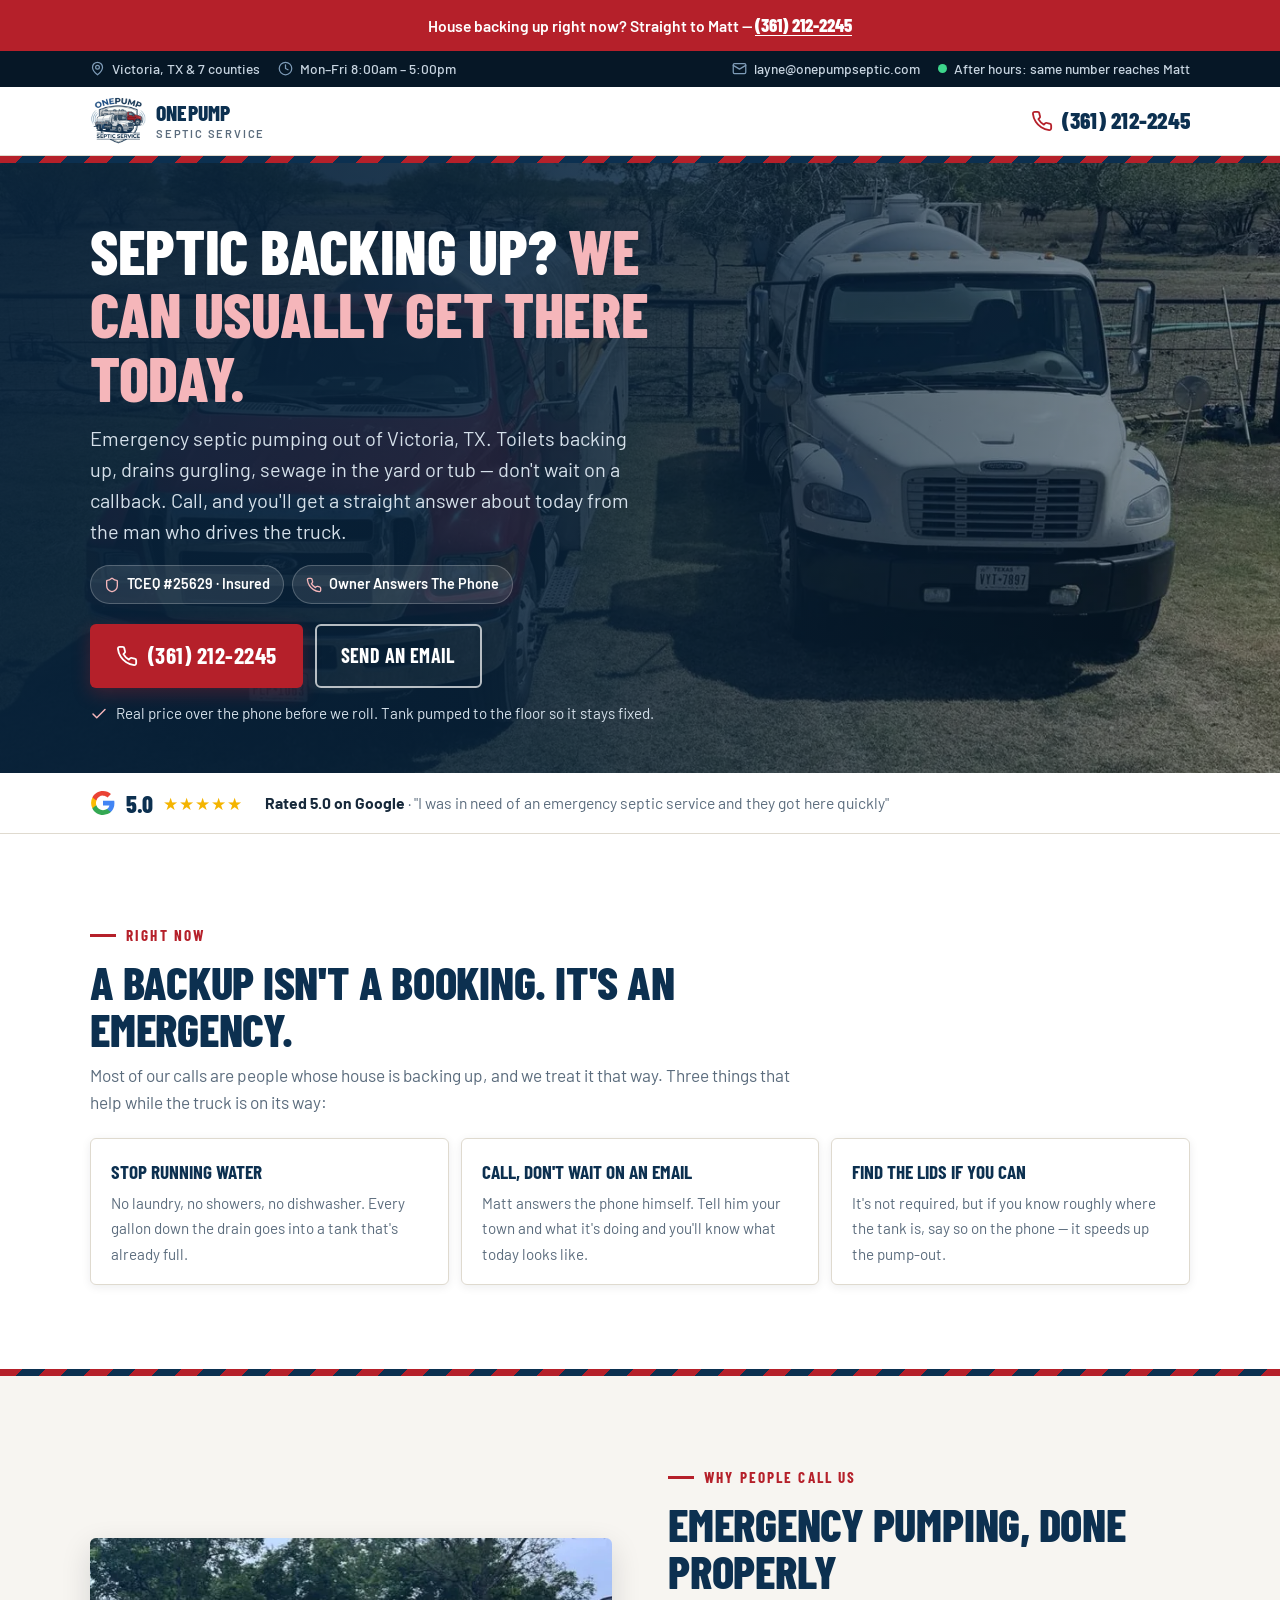
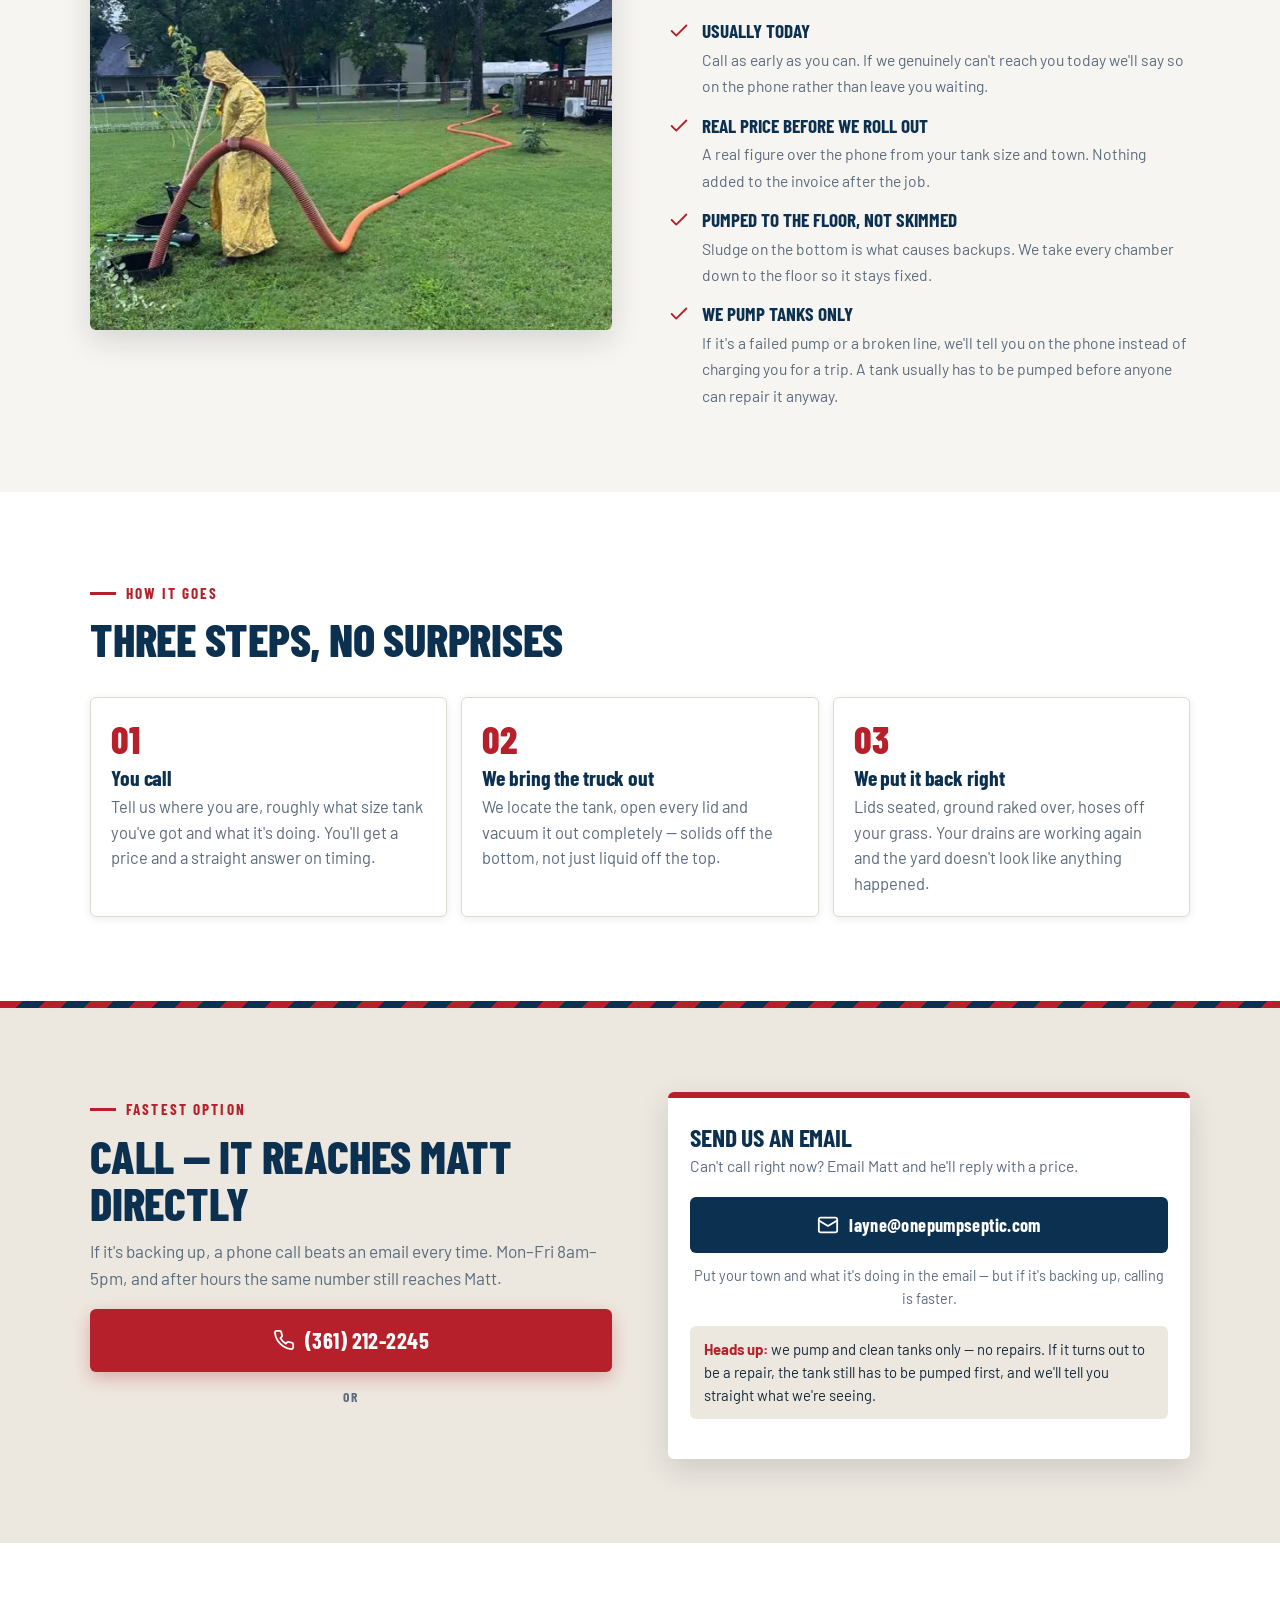
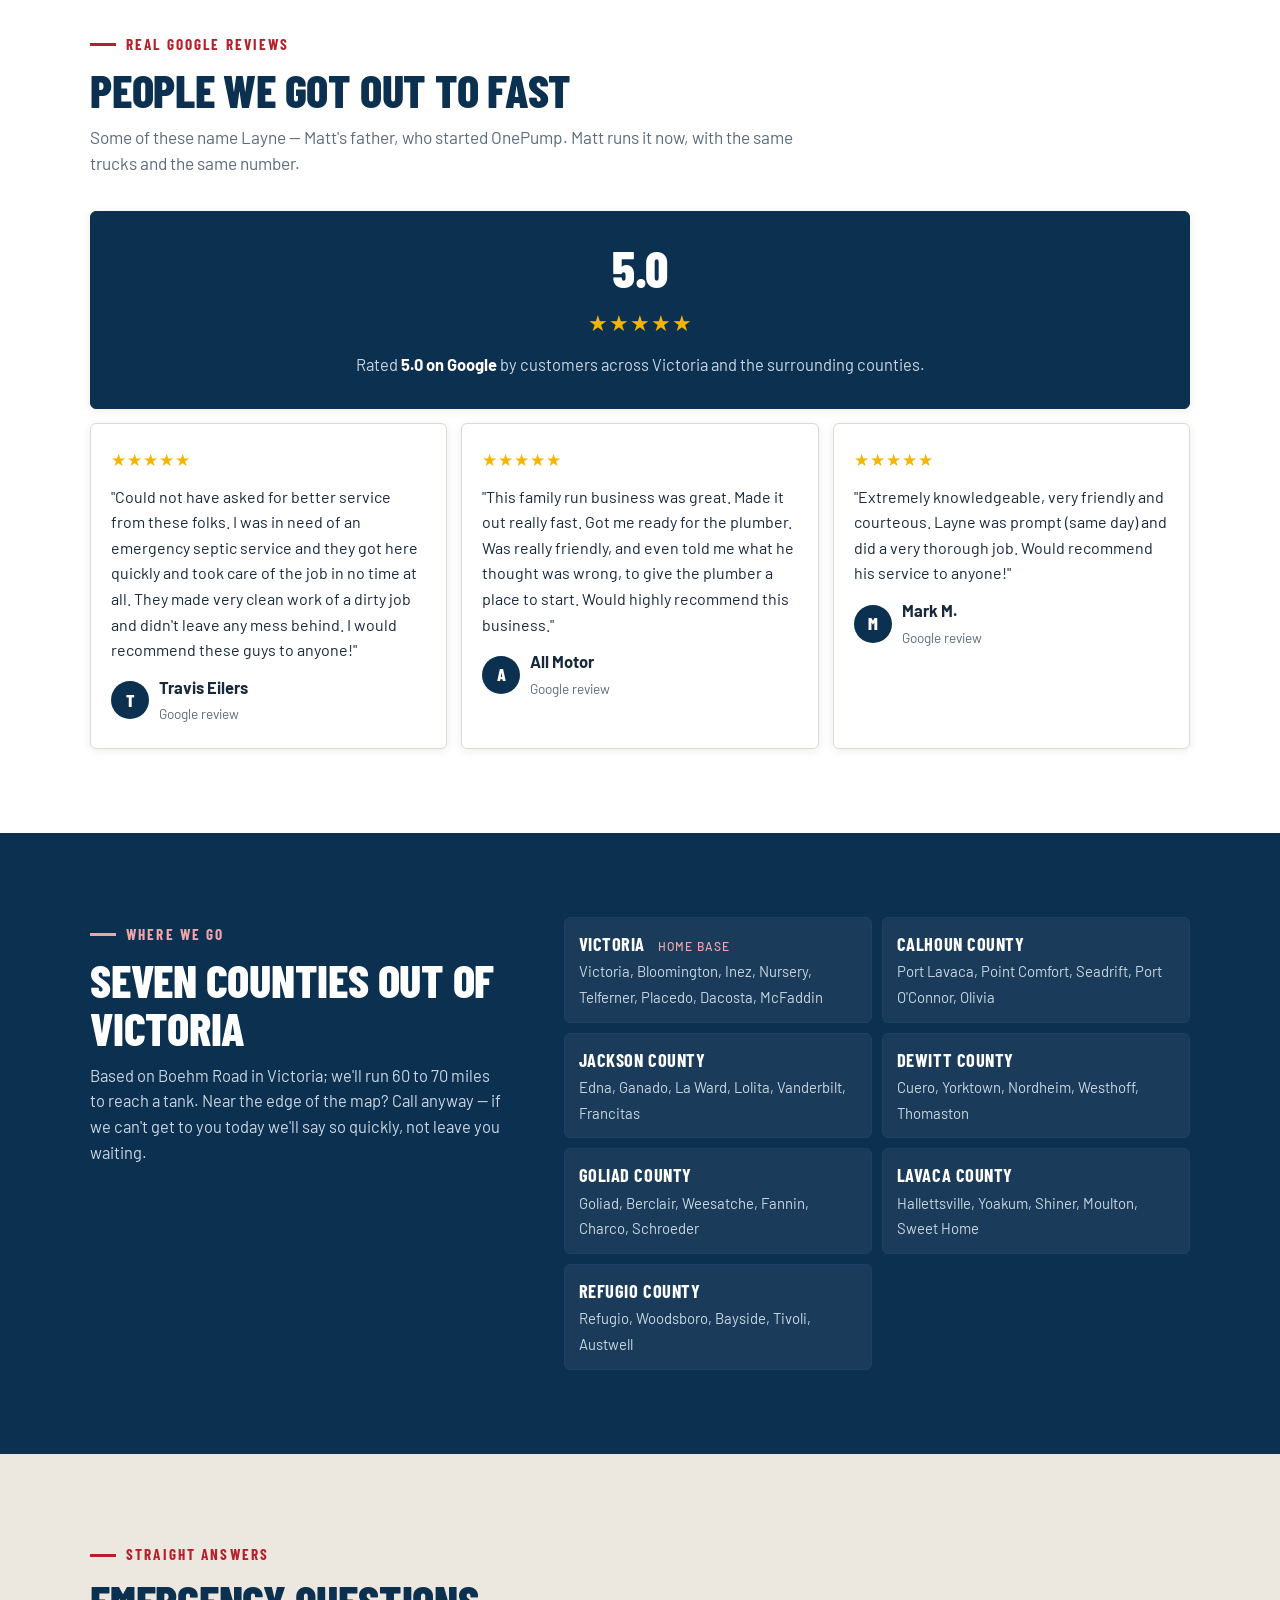
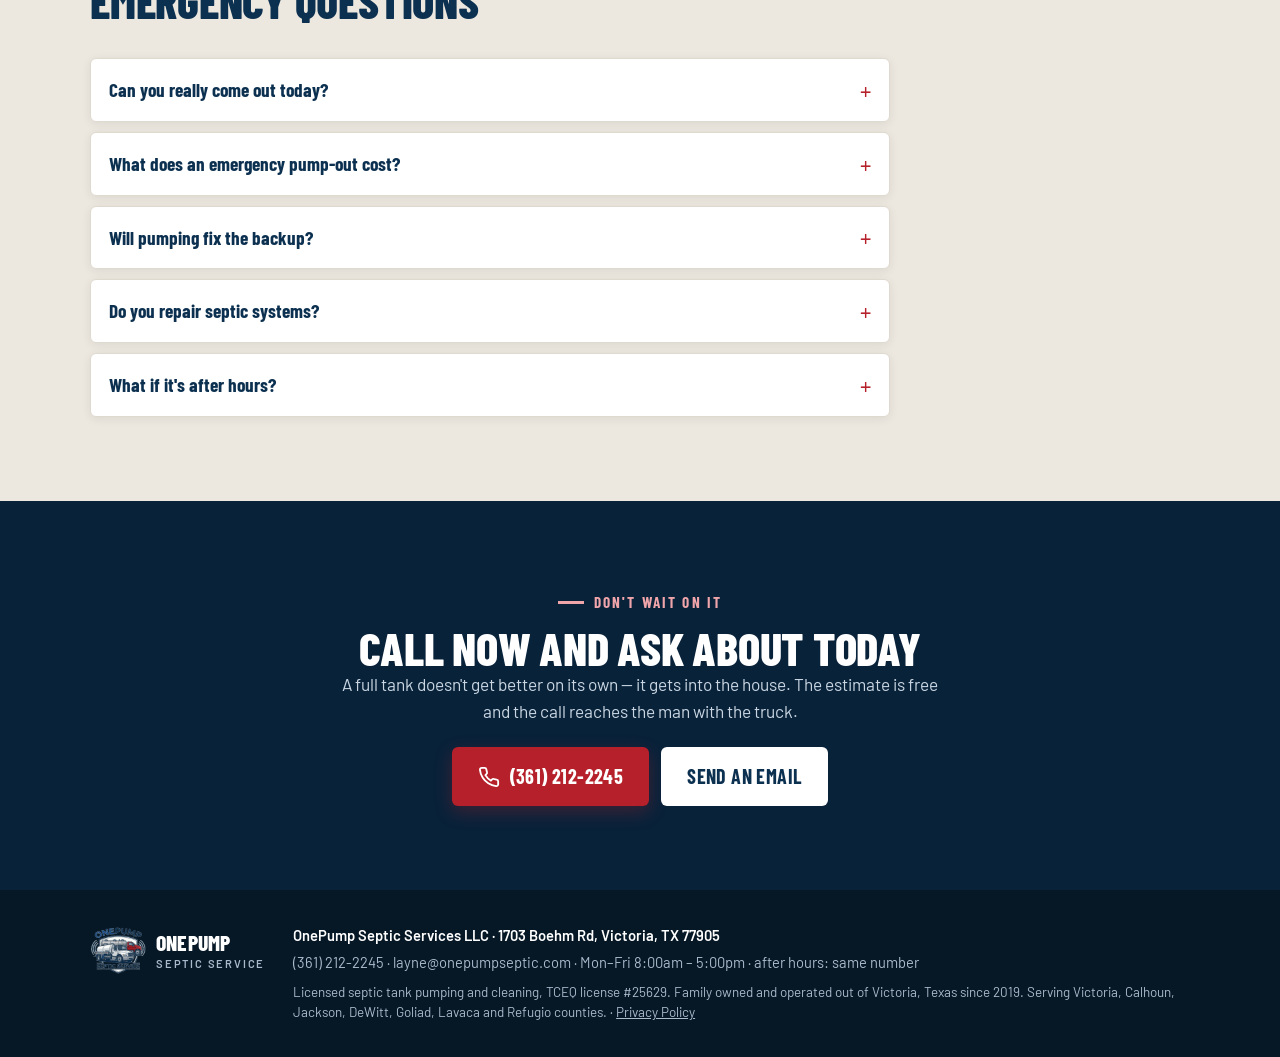
==== emergency.html @ 78df3982 "OnePump Septic Google Ads landing pages — v1 Two landing pages (pumping & cleaning, emergency), than" ====
<!DOCTYPE html>
<html lang="en">
<head>
<meta charset="utf-8">
<meta name="viewport" content="width=device-width, initial-scale=1, viewport-fit=cover">
<title>Emergency Septic Pumping in Victoria, TX — Same Day | OnePump Septic</title>
<meta name="description" content="Septic backing up? OnePump can usually get there today. Owner answers the phone, real price before the truck rolls, licensed septic pumping out of Victoria, TX. Call (361) 212-2245.">
<meta name="robots" content="noindex, follow">
<link rel="canonical" href="https://onepumpseptic.vercel.app/emergency">
<link rel="icon" href="images/favicon.png">

<link rel="preconnect" href="https://fonts.googleapis.com">
<link rel="preconnect" href="https://fonts.gstatic.com" crossorigin>
<link href="https://fonts.googleapis.com/css2?family=Barlow+Condensed:wght@700;800&family=Barlow:wght@400;500;600;700&display=swap" rel="stylesheet">
<link rel="stylesheet" href="style.css?v=3">
<link rel="preload" as="image" href="images/hero-trucks-800.webp" imagesrcset="images/hero-trucks-800.webp 800w, images/hero-trucks-1400.webp 1400w" imagesizes="100vw" fetchpriority="high">

<!-- Google Ads tag + website-call number swap (conversion "Calls from website", 7787860760). See index.html. -->
<script async src="https://www.googletagmanager.com/gtag/js?id=AW-16970002943"></script>
<script>
  window.dataLayer = window.dataLayer || [];
  function gtag(){dataLayer.push(arguments);}
  gtag('js', new Date());
  gtag('config', 'AW-16970002943');
  gtag('config', 'AW-16970002943/PFsgCJimxYEdEP_j9ps_', {
    'phone_conversion_number': '(361) 212-2245'
  });
</script>
<style>
  /* Emergency page: tighter hero, call button dominant */
  .hero .wrap { padding-block: 34px 30px; }
  .hero .btn-call { font-size: 1.45rem; min-height: 62px; }
  @media (min-width: 900px) { .hero .wrap { padding-block: 56px 48px; } }
</style>
</head>

<body data-page="emergency">

<!-- ===================== URGENT BAND ===================== -->
<div class="urgent">
  House backing up right now? Straight to Matt — <a href="tel:+13612122245" data-loc="urgent-band">(361) 212-2245</a>
</div>

<!-- ===================== INFO BAR ===================== -->
<div class="infobar">
  <div class="wrap">
    <span class="info-item">
      <svg viewBox="0 0 24 24" class="ico" aria-hidden="true"><path d="M20 10c0 6-8 12-8 12S4 16 4 10a8 8 0 0 1 16 0z"/><circle cx="12" cy="10" r="3"/></svg>
      Victoria, TX &amp; 7 counties
    </span>
    <span class="info-item info-hours">
      <svg viewBox="0 0 24 24" class="ico" aria-hidden="true"><circle cx="12" cy="12" r="10"/><path d="M12 6v6l4 2"/></svg>
      Mon–Fri 8:00am – 5:00pm
    </span>
    <span class="info-gap"></span>
    <a class="info-item info-mail" href="mailto:layne@onepumpseptic.com">
      <svg viewBox="0 0 24 24" class="ico" aria-hidden="true"><rect x="2" y="4" width="20" height="16" rx="2"/><path d="m22 7-10 6L2 7"/></svg>
      layne@onepumpseptic.com
    </a>
    <span class="info-item"><span class="info-dot"></span> After hours: same number reaches Matt</span>
  </div>
</div>

<!-- ===================== HEADER ===================== -->
<header class="topbar">
  <div class="wrap">
    <div class="brand">
      <img src="images/logo.png" alt="OnePump Septic Service" width="56" height="53">
      <span class="brand-txt"><span class="brand-name">OnePump</span><span class="brand-sub">Septic Service</span></span>
    </div>
    <a class="top-call" href="tel:+13612122245" data-loc="header">
      <svg viewBox="0 0 24 24" class="ico" aria-hidden="true"><path d="M22 16.92v3a2 2 0 0 1-2.18 2 19.79 19.79 0 0 1-8.63-3.07 19.5 19.5 0 0 1-6-6 19.79 19.79 0 0 1-3.07-8.67A2 2 0 0 1 4.11 2h3a2 2 0 0 1 2 1.72 12.84 12.84 0 0 0 .7 2.81 2 2 0 0 1-.45 2.11L8.09 9.91a16 16 0 0 0 6 6l1.27-1.27a2 2 0 0 1 2.11-.45 12.84 12.84 0 0 0 2.81.7A2 2 0 0 1 22 16.92z"/></svg>
      (361) 212-2245
    </a>
  </div>
</header>
<div class="tape" aria-hidden="true"></div>

<!-- ===================== HERO ===================== -->
<section class="hero">
  <div class="hero-media">
    <img src="images/hero-trucks-800.webp" srcset="images/hero-trucks-800.webp 800w, images/hero-trucks-1400.webp 1400w" sizes="100vw" alt="The two OnePump vacuum trucks near Victoria, Texas" width="1400" height="1050" fetchpriority="high">
  </div>
  <div class="wrap">
    <div class="hero-copy">
      <h1 class="rise d1">Septic Backing Up? <em>We Can Usually Get There Today.</em></h1>
      <p class="hero-sub rise d2">Emergency septic pumping out of Victoria, TX. Toilets backing up, drains gurgling, sewage in the yard or tub — don't wait on a callback. Call, and you'll get a straight answer about today from the man who drives the truck.</p>

      <ul class="trio rise d3">
        <li><svg viewBox="0 0 24 24" class="ico" aria-hidden="true"><path d="M20 13c0 5-3.5 7.5-7.66 8.95a1 1 0 0 1-.67-.01C7.5 20.5 4 18 4 13V6a1 1 0 0 1 1-1c2 0 4.5-1.2 6.24-2.72a1.17 1.17 0 0 1 1.52 0C14.51 3.81 17 5 19 5a1 1 0 0 1 1 1z"/></svg> TCEQ #25629 · Insured</li>
        <li><svg viewBox="0 0 24 24" class="ico" aria-hidden="true"><path d="M22 16.92v3a2 2 0 0 1-2.18 2 19.79 19.79 0 0 1-8.63-3.07 19.5 19.5 0 0 1-6-6 19.79 19.79 0 0 1-3.07-8.67A2 2 0 0 1 4.11 2h3a2 2 0 0 1 2 1.72 12.84 12.84 0 0 0 .7 2.81 2 2 0 0 1-.45 2.11L8.09 9.91a16 16 0 0 0 6 6l1.27-1.27a2 2 0 0 1 2.11-.45 12.84 12.84 0 0 0 2.81.7A2 2 0 0 1 22 16.92z"/></svg> Owner Answers The Phone</li>
      </ul>

      <div class="cta-row rise d4">
        <a class="btn btn-call" href="tel:+13612122245" data-loc="hero">
          <svg viewBox="0 0 24 24" class="ico" aria-hidden="true"><path d="M22 16.92v3a2 2 0 0 1-2.18 2 19.79 19.79 0 0 1-8.63-3.07 19.5 19.5 0 0 1-6-6 19.79 19.79 0 0 1-3.07-8.67A2 2 0 0 1 4.11 2h3a2 2 0 0 1 2 1.72 12.84 12.84 0 0 0 .7 2.81 2 2 0 0 1-.45 2.11L8.09 9.91a16 16 0 0 0 6 6l1.27-1.27a2 2 0 0 1 2.11-.45 12.84 12.84 0 0 0 2.81.7A2 2 0 0 1 22 16.92z"/></svg>
          (361) 212-2245
        </a>
        <a class="btn btn-ghost" href="#estimate">Send an Email</a>
      </div>
      <p class="cta-note rise d5">
        <svg viewBox="0 0 24 24" class="ico" aria-hidden="true"><path d="M20 6 9 17l-5-5"/></svg>
        Real price over the phone before we roll. Tank pumped to the floor so it stays fixed.
      </p>
    </div>
  </div>
</section>

<!-- ===================== GOOGLE STRIP ===================== -->
<div class="gbar">
  <div class="wrap">
    <div class="gbar-score">
      <svg class="g" viewBox="0 0 48 48" aria-hidden="true"><path fill="#4285F4" d="M45.1 24.5c0-1.6-.1-3.2-.4-4.7H24v8.9h11.8c-.5 2.7-2 5-4.4 6.6v5.5h7.1c4.1-3.8 6.6-9.5 6.6-16.3z"/><path fill="#34A853" d="M24 46c5.9 0 10.9-2 14.5-5.2l-7.1-5.5c-2 1.3-4.5 2.1-7.4 2.1-5.7 0-10.6-3.9-12.3-9.1H4.4v5.7C8 41.3 15.4 46 24 46z"/><path fill="#FBBC05" d="M11.7 28.3c-.4-1.3-.7-2.7-.7-4.3s.3-2.9.7-4.3v-5.7H4.4A22 22 0 0 0 2 24c0 3.6.9 6.9 2.4 9.9l7.3-5.6z"/><path fill="#EA4335" d="M24 10.6c3.2 0 6.1 1.1 8.4 3.3l6.3-6.3C34.9 4.1 29.9 2 24 2 15.4 2 8 6.7 4.4 13.7l7.3 5.7c1.7-5.2 6.6-9.1 12.3-9.1z"/></svg>
      <b>5.0</b>
      <span class="stars">★★★★★</span>
    </div>
    <p class="gbar-txt"><b>Rated 5.0 on Google</b> · "I was in need of an emergency septic service and they got here quickly"</p>
  </div>
</div>

<!-- ===================== WHILE YOU WAIT ===================== -->
<section class="sec sec-white">
  <div class="wrap">
    <div class="sec-head reveal" style="margin-bottom:22px">
      <span class="eyebrow">Right now</span>
      <h2>A backup isn't a booking. It's an emergency.</h2>
      <p>Most of our calls are people whose house is backing up, and we treat it that way. Three things that help while the truck is on its way:</p>
    </div>
    <div class="quick reveal">
      <div><b>Stop running water</b><span>No laundry, no showers, no dishwasher. Every gallon down the drain goes into a tank that's already full.</span></div>
      <div><b>Call, don't wait on an email</b><span>Matt answers the phone himself. Tell him your town and what it's doing and you'll know what today looks like.</span></div>
      <div><b>Find the lids if you can</b><span>It's not required, but if you know roughly where the tank is, say so on the phone — it speeds up the pump-out.</span></div>
    </div>
  </div>
</section>
<div class="tape" aria-hidden="true"></div>

<!-- ===================== WHY CALL US ===================== -->
<section class="sec">
  <div class="wrap">
    <div class="split">
      <img class="reveal" src="images/job-hose-640.webp" alt="Pumping a septic tank in the rain, suction hose into the open tank and hose running to the truck at the road" width="601" height="640" loading="lazy">
      <div class="reveal" data-i="1">
        <span class="eyebrow">Why people call us</span>
        <h2 style="margin-bottom:22px">Emergency pumping, done properly</h2>
        <ul class="checks">
          <li><svg viewBox="0 0 24 24" class="ico" aria-hidden="true"><path d="M20 6 9 17l-5-5"/></svg><div><b>Usually today</b><span>Call as early as you can. If we genuinely can't reach you today we'll say so on the phone rather than leave you waiting.</span></div></li>
          <li><svg viewBox="0 0 24 24" class="ico" aria-hidden="true"><path d="M20 6 9 17l-5-5"/></svg><div><b>Real price before we roll out</b><span>A real figure over the phone from your tank size and town. Nothing added to the invoice after the job.</span></div></li>
          <li><svg viewBox="0 0 24 24" class="ico" aria-hidden="true"><path d="M20 6 9 17l-5-5"/></svg><div><b>Pumped to the floor, not skimmed</b><span>Sludge on the bottom is what causes backups. We take every chamber down to the floor so it stays fixed.</span></div></li>
          <li><svg viewBox="0 0 24 24" class="ico" aria-hidden="true"><path d="M20 6 9 17l-5-5"/></svg><div><b>We pump tanks only</b><span>If it's a failed pump or a broken line, we'll tell you on the phone instead of charging you for a trip. A tank usually has to be pumped before anyone can repair it anyway.</span></div></li>
        </ul>
      </div>
    </div>
  </div>
</section>

<!-- ===================== HOW IT WORKS ===================== -->
<section class="sec sec-white">
  <div class="wrap">
    <div class="sec-head reveal">
      <span class="eyebrow">How it goes</span>
      <h2>Three steps, no surprises</h2>
    </div>
    <div class="steps">
      <div class="step reveal" data-i="0"><h3>You call</h3><p>Tell us where you are, roughly what size tank you've got and what it's doing. You'll get a price and a straight answer on timing.</p></div>
      <div class="step reveal" data-i="1"><h3>We bring the truck out</h3><p>We locate the tank, open every lid and vacuum it out completely — solids off the bottom, not just liquid off the top.</p></div>
      <div class="step reveal" data-i="2"><h3>We put it back right</h3><p>Lids seated, ground raked over, hoses off your grass. Your drains are working again and the yard doesn't look like anything happened.</p></div>
    </div>
  </div>
</section>
<div class="tape" aria-hidden="true"></div>

<!-- ===================== EMAIL CARD ===================== -->
<section class="sec sec-cream" id="estimate">
  <div class="wrap">
    <div class="est-layout">
      <div class="est-copy">
        <span class="eyebrow">Fastest option</span>
        <h2>Call — it reaches Matt directly</h2>
        <p style="color:var(--muted);font-size:1.08rem;margin-top:12px">If it's backing up, a phone call beats an email every time. Mon–Fri 8am–5pm, and after hours the same number still reaches Matt.</p>
        <div class="est-call">
          <a class="btn btn-call" href="tel:+13612122245" data-loc="estimate">
            <svg viewBox="0 0 24 24" class="ico" aria-hidden="true"><path d="M22 16.92v3a2 2 0 0 1-2.18 2 19.79 19.79 0 0 1-8.63-3.07 19.5 19.5 0 0 1-6-6 19.79 19.79 0 0 1-3.07-8.67A2 2 0 0 1 4.11 2h3a2 2 0 0 1 2 1.72 12.84 12.84 0 0 0 .7 2.81 2 2 0 0 1-.45 2.11L8.09 9.91a16 16 0 0 0 6 6l1.27-1.27a2 2 0 0 1 2.11-.45 12.84 12.84 0 0 0 2.81.7A2 2 0 0 1 22 16.92z"/></svg>
            (361) 212-2245
          </a>
          <p class="or">or</p>
        </div>
      </div>

      <div class="form-card">
        <h3>Send us an email</h3>
        <p class="sub">Can't call right now? Email Matt and he'll reply with a price.</p>
        <a class="btn btn-navy email-btn" href="mailto:layne@onepumpseptic.com?subject=EMERGENCY%20septic%20pump-out&amp;body=Name%3A%20%0APhone%3A%20%0ATown%3A%20%0AWhat%27s%20happening%3A%20" data-loc="estimate-email">
          <svg viewBox="0 0 24 24" class="ico" aria-hidden="true"><rect x="2" y="4" width="20" height="16" rx="2"/><path d="m22 7-10 6L2 7"/></svg>
          layne@onepumpseptic.com
        </a>
        <p class="fnote">Put your town and what it's doing in the email — but if it's backing up, calling is faster.</p>
        <p class="heads-up"><b>Heads up:</b> we pump and clean tanks only — no repairs. If it turns out to be a repair, the tank still has to be pumped first, and we'll tell you straight what we're seeing.</p>
      </div>
    </div>
  </div>
</section>

<!-- ===================== REVIEWS ===================== -->
<section class="sec sec-white">
  <div class="wrap">
    <div class="sec-head reveal">
      <span class="eyebrow">Real Google reviews</span>
      <h2>People we got out to fast</h2>
      <p>Some of these name Layne — Matt's father, who started OnePump. Matt runs it now, with the same trucks and the same number.</p>
    </div>
    <div class="reviews">
      <article class="review review-banner reveal" data-i="0">
        <div class="big">5.0</div>
        <div class="stars">★★★★★</div>
        <p>Rated <b>5.0 on Google</b> by customers across Victoria and the surrounding counties.</p>
      </article>
      <article class="review reveal" data-i="1"><div class="stars">★★★★★</div><blockquote>"Could not have asked for better service from these folks. I was in need of an emergency septic service and they got here quickly and took care of the job in no time at all. They made very clean work of a dirty job and didn't leave any mess behind. I would recommend these guys to anyone!"</blockquote><footer><span class="av">T</span><span><span class="who">Travis Eilers</span><br><span class="src">Google review</span></span></footer></article>
      <article class="review reveal" data-i="2"><div class="stars">★★★★★</div><blockquote>"This family run business was great. Made it out really fast. Got me ready for the plumber. Was really friendly, and even told me what he thought was wrong, to give the plumber a place to start. Would highly recommend this business."</blockquote><footer><span class="av">A</span><span><span class="who">All Motor</span><br><span class="src">Google review</span></span></footer></article>
      <article class="review reveal" data-i="3"><div class="stars">★★★★★</div><blockquote>"Extremely knowledgeable, very friendly and courteous. Layne was prompt (same day) and did a very thorough job. Would recommend his service to anyone!"</blockquote><footer><span class="av">M</span><span><span class="who">Mark M.</span><br><span class="src">Google review</span></span></footer></article>
    </div>
  </div>
</section>

<!-- ===================== SERVICE AREA ===================== -->
<section class="sec-dark" id="area">
  <div class="wrap">
    <div class="area-grid">
      <div class="reveal">
        <span class="eyebrow">Where we go</span>
        <h2>Seven counties out of Victoria</h2>
        <p style="margin-top:12px">Based on Boehm Road in Victoria; we'll run 60 to 70 miles to reach a tank. Near the edge of the map? Call anyway — if we can't get to you today we'll say so quickly, not leave you waiting.</p>
      </div>
      <ul class="counties reveal" data-i="1">
        <li><b>Victoria <small>Home base</small></b><span>Victoria, Bloomington, Inez, Nursery, Telferner, Placedo, Dacosta, McFaddin</span></li>
        <li><b>Calhoun County</b><span>Port Lavaca, Point Comfort, Seadrift, Port O'Connor, Olivia</span></li>
        <li><b>Jackson County</b><span>Edna, Ganado, La Ward, Lolita, Vanderbilt, Francitas</span></li>
        <li><b>DeWitt County</b><span>Cuero, Yorktown, Nordheim, Westhoff, Thomaston</span></li>
        <li><b>Goliad County</b><span>Goliad, Berclair, Weesatche, Fannin, Charco, Schroeder</span></li>
        <li><b>Lavaca County</b><span>Hallettsville, Yoakum, Shiner, Moulton, Sweet Home</span></li>
        <li><b>Refugio County</b><span>Refugio, Woodsboro, Bayside, Tivoli, Austwell</span></li>
      </ul>
    </div>
  </div>
</section>

<!-- ===================== FAQ ===================== -->
<section class="sec sec-cream">
  <div class="wrap">
    <div class="sec-head reveal">
      <span class="eyebrow">Straight answers</span>
      <h2>Emergency questions</h2>
    </div>
    <div class="faq reveal">
      <details><summary>Can you really come out today?</summary><div class="ans"><p>Most days, yes — it's the question we get more than any other. Call as early as you can and we'll do our best to get you taken care of right away. If we genuinely can't reach you today we'll tell you on the phone rather than leave you waiting.</p></div></details>
      <details><summary>What does an emergency pump-out cost?</summary><div class="ans"><p>It depends on the size of your tank and how far out you are, so we quote over the phone before we roll. The figure you're given is the figure you pay — nothing added afterwards for it being urgent.</p></div></details>
      <details><summary>Will pumping fix the backup?</summary><div class="ans"><p>Usually. A full tank — sludge built up on the bottom — is the most common reason a house backs up, and pumping it to the floor clears it. If it's a failed pump or a broken line instead, we'll tell you straight on the phone or on site so you can get the right person out.</p></div></details>
      <details><summary>Do you repair septic systems?</summary><div class="ans"><p>No. We pump tanks and that's it — no repairs, no installs, no part replacement. That's also why we've got no reason to find "problems" that aren't there.</p></div></details>
      <details><summary>What if it's after hours?</summary><div class="ans"><p>Call anyway. The number on this page reaches Matt directly, and he takes calls at all hours. Ads run 8am–5pm, but the phone doesn't stop.</p></div></details>
    </div>
  </div>
</section>

<!-- ===================== FINAL CTA ===================== -->
<section class="sec-dark final" style="background:var(--navy-deep)">
  <div class="wrap narrow">
    <span class="eyebrow" style="justify-content:center">Don't wait on it</span>
    <h2>Call now and ask about today</h2>
    <p>A full tank doesn't get better on its own — it gets into the house. The estimate is free and the call reaches the man with the truck.</p>
    <div class="cta-row">
      <a class="btn btn-call" href="tel:+13612122245" data-loc="final">
        <svg viewBox="0 0 24 24" class="ico" aria-hidden="true"><path d="M22 16.92v3a2 2 0 0 1-2.18 2 19.79 19.79 0 0 1-8.63-3.07 19.5 19.5 0 0 1-6-6 19.79 19.79 0 0 1-3.07-8.67A2 2 0 0 1 4.11 2h3a2 2 0 0 1 2 1.72 12.84 12.84 0 0 0 .7 2.81 2 2 0 0 1-.45 2.11L8.09 9.91a16 16 0 0 0 6 6l1.27-1.27a2 2 0 0 1 2.11-.45 12.84 12.84 0 0 0 2.81.7A2 2 0 0 1 22 16.92z"/></svg>
        (361) 212-2245
      </a>
      <a class="btn btn-light" href="#estimate">Send an Email</a>
    </div>
  </div>
</section>

<!-- ===================== FOOTER ===================== -->
<footer class="foot">
  <div class="wrap">
    <div class="brand">
      <img src="images/logo.png" alt="OnePump Septic Service" width="48" height="46" loading="lazy">
      <span class="brand-txt"><span class="brand-name">OnePump</span><span class="brand-sub">Septic Service</span></span>
    </div>
    <div>
      <p class="nap">OnePump Septic Services LLC · 1703 Boehm Rd, Victoria, TX 77905</p>
      <p>(361) 212-2245 · layne@onepumpseptic.com · Mon–Fri 8:00am – 5:00pm · after hours: same number</p>
      <p class="fine">Licensed septic tank pumping and cleaning, TCEQ license #25629. Family owned and operated out of Victoria, Texas since 2019. Serving Victoria, Calhoun, Jackson, DeWitt, Goliad, Lavaca and Refugio counties. · <a class="pp" href="privacy">Privacy Policy</a></p>
    </div>
  </div>
</footer>

<!-- ===================== STICKY MOBILE CALL BAR ===================== -->
<div class="callbar">
  <a class="cb-call" href="tel:+13612122245" data-loc="sticky-bar">
    <svg viewBox="0 0 24 24" class="ico" aria-hidden="true"><path d="M22 16.92v3a2 2 0 0 1-2.18 2 19.79 19.79 0 0 1-8.63-3.07 19.5 19.5 0 0 1-6-6 19.79 19.79 0 0 1-3.07-8.67A2 2 0 0 1 4.11 2h3a2 2 0 0 1 2 1.72 12.84 12.84 0 0 0 .7 2.81 2 2 0 0 1-.45 2.11L8.09 9.91a16 16 0 0 0 6 6l1.27-1.27a2 2 0 0 1 2.11-.45 12.84 12.84 0 0 0 2.81.7A2 2 0 0 1 22 16.92z"/></svg>
    (361) 212-2245
  </a>
  <a href="#estimate">Email</a>
</div>

<script src="main.js?v=3" defer></script>
</body>
</html>
---- style.css ----
/* ==========================================================================
   OnePump Septic — Google Ads landing pages
   Brand pulled from onepumpseptic.com: navy / red / cream, Barlow Condensed + Barlow.
   Signature motif: the red-and-navy "reflective tape" stripe (truck tape) between sections,
   and the tank-level gauge in the "pumped all the way down" section.
   ========================================================================== */

:root {
  --navy: #0C3050;
  --navy-deep: #08223A;
  --navy-ink: #061726;
  --cream: #F7F5F1;
  --cream-deep: #EDE8DF;
  --red: #B5202A;
  --red-deep: #8A1922;
  --steel: #7E9CB8;
  --white: #fff;
  --text: #17293B;
  --muted: #5B6C7D;
  --muted-light: #A8BACB;
  --line: #DFDACF;
  --line-dark: #1D4066;
  --display: "Barlow Condensed", "Arial Narrow", sans-serif;
  --body: "Barlow", -apple-system, BlinkMacSystemFont, "Segoe UI", sans-serif;
  --max: 1140px;
  --gutter: 20px;
  --r: 6px;
  --shadow: 0 10px 30px rgba(6, 23, 38, .14);
  --shadow-sm: 0 2px 10px rgba(6, 23, 38, .08);
}

*, *::before, *::after { box-sizing: border-box; }
html { scroll-behavior: smooth; background: var(--navy-ink); } /* bottom overscroll matches footer + sticky bar */
body {
  margin: 0; font-family: var(--body); color: var(--text); background: var(--cream);
  line-height: 1.55; -webkit-font-smoothing: antialiased; overflow-x: hidden; font-size: 16.5px;
}
img { max-width: 100%; display: block; height: auto; }
a { color: inherit; text-decoration: none; }
h1, h2, h3 { font-family: var(--display); font-weight: 800; line-height: 1.02; letter-spacing: -.005em; margin: 0; color: var(--navy); text-transform: uppercase; }
h2 { font-size: clamp(2rem, 5.6vw, 2.9rem); }
h3 { font-size: 1.25rem; font-weight: 700; }
p { margin: 0 0 1em; }
.wrap { max-width: var(--max); margin: 0 auto; padding-inline: var(--gutter); }
.narrow { max-width: 760px; }
.ico { width: 20px; height: 20px; fill: none; stroke: currentColor; stroke-width: 2; stroke-linecap: round; stroke-linejoin: round; flex: none; }

/* --- signature stripe (truck reflective tape) --- */
.tape { height: 7px; background: repeating-linear-gradient(135deg, var(--red) 0 16px, var(--navy) 16px 32px); }

/* anchored sitelink targets: clear the sticky header on arrival */
#aerobic, #area, #estimate { scroll-margin-top: 84px; }

/* --- eyebrow / section heads --- */
.eyebrow { display: inline-flex; align-items: center; gap: 10px; font-family: var(--display); font-weight: 700; font-size: .95rem; letter-spacing: .14em; text-transform: uppercase; color: var(--red); margin-bottom: 10px; }
.eyebrow::before { content: ""; width: 26px; height: 3px; background: var(--red); }
.sec { padding-block: 64px; }
.sec-cream { background: var(--cream-deep); }
.sec-white { background: var(--white); }
.sec-dark { background: var(--navy); color: #C9D6E2; padding-block: 64px; }
.sec-dark h2, .sec-dark h3 { color: #fff; }
.sec-dark .eyebrow { color: #F0A5AA; } .sec-dark .eyebrow::before { background: #F0A5AA; }
.sec-head { max-width: 720px; margin-bottom: 34px; }
.sec-head p { color: var(--muted); font-size: 1.08rem; margin: 10px 0 0; }
.sec-dark .sec-head p { color: #C9D6E2; }
@media (min-width: 900px) { .sec, .sec-dark { padding-block: 84px; } }

/* --- buttons --- */
.btn { display: inline-flex; align-items: center; justify-content: center; gap: 10px; min-height: 54px; padding: 12px 24px; border-radius: var(--r); font-family: var(--display); font-weight: 700; font-size: 1.25rem; letter-spacing: .02em; text-transform: uppercase; border: 2px solid transparent; cursor: pointer; transition: transform .15s, background .15s, box-shadow .15s; white-space: nowrap; }
.btn:active { transform: translateY(1px); }
.btn-call { background: var(--red); color: #fff; box-shadow: 0 6px 18px rgba(181, 32, 42, .3); }
.btn-call:hover { background: var(--red-deep); }
.btn-ghost { background: transparent; color: var(--navy); border-color: var(--navy); }
.btn-ghost:hover { background: var(--navy); color: #fff; }
.btn-light { background: #fff; color: var(--navy); }
.btn-light:hover { background: var(--cream); }
.btn-navy { background: var(--navy); color: #fff; }
.btn-navy:hover { background: var(--navy-deep); }
.btn .ico { width: 22px; height: 22px; }
.cta-row { display: flex; flex-wrap: wrap; gap: 12px; }
.cta-note { display: flex; align-items: flex-start; gap: 8px; font-size: .95rem; color: var(--muted); margin: 14px 0 0; }
.cta-note .ico { width: 18px; height: 18px; stroke: var(--red); margin-top: 3px; }

/* --- info bar --- */
.infobar { background: var(--navy-ink); color: #C9D6E2; font-size: .86rem; font-weight: 500; }
/* anything rendered ABOVE the sticky header must sit over its 100vh Safari shield */
.infobar, .urgent { position: relative; z-index: 101; }
.infobar .wrap { display: flex; align-items: center; gap: 18px; min-height: 36px; }
.info-item { display: inline-flex; align-items: center; gap: 7px; white-space: nowrap; }
.info-item .ico { width: 15px; height: 15px; stroke: var(--steel); }
.info-gap { flex: 1; }
.info-dot { width: 9px; height: 9px; border-radius: 50%; background: #3DD68C; box-shadow: 0 0 0 0 rgba(61, 214, 140, .6); animation: pulse 1.8s infinite; }
@keyframes pulse { 0% { box-shadow: 0 0 0 0 rgba(61, 214, 140, .6); } 70% { box-shadow: 0 0 0 8px rgba(61, 214, 140, 0); } 100% { box-shadow: 0 0 0 0 rgba(61, 214, 140, 0); } }
@media (max-width: 720px) { .info-hours, .info-mail { display: none; } }

/* --- header (sticky, opaque, Safari top-strip shield) --- */
header.topbar { position: sticky; top: 0; z-index: 100; background: var(--white); border-bottom: 1px solid var(--line); }
header.topbar::before { content: ""; position: absolute; left: 0; right: 0; bottom: 100%; height: 100vh; background: var(--white); pointer-events: none; }
header.topbar .wrap { display: flex; align-items: center; justify-content: space-between; gap: 14px; min-height: 68px; }
.brand { display: flex; align-items: center; gap: 10px; }
.brand img { width: 56px; height: 53px; }
.brand-txt { line-height: 1; }
.brand-name { display: block; font-family: var(--display); font-weight: 800; font-size: 1.35rem; color: var(--navy); letter-spacing: .01em; text-transform: uppercase; }
.brand-sub { display: block; font-size: .7rem; letter-spacing: .16em; text-transform: uppercase; color: var(--muted); font-weight: 600; margin-top: 4px; }
.top-call { display: inline-flex; align-items: center; gap: 9px; font-family: var(--display); font-weight: 800; font-size: 1.45rem; color: var(--navy); letter-spacing: .01em; }
.top-call .ico { width: 22px; height: 22px; stroke: var(--red); }
@media (max-width: 480px) { .brand-txt { display: none; } .top-call { font-size: 1.3rem; } }

/* --- hero --- */
.hero { position: relative; background: var(--navy); color: #fff; overflow: hidden; }
.hero-media { position: absolute; inset: 0; }
.hero-media img { width: 100%; height: 100%; object-fit: cover; object-position: 60% 55%; }
.hero-media::after { content: ""; position: absolute; inset: 0; background: linear-gradient(90deg, rgba(8, 34, 58, .95) 0%, rgba(8, 34, 58, .86) 42%, rgba(8, 34, 58, .45) 100%); }
.hero .wrap { position: relative; padding-block: 40px 34px; }
.hero-copy { max-width: 640px; }
.hero h1 { color: #fff; font-size: clamp(2.35rem, 8.2vw, 3.9rem); margin-bottom: 14px; }
.hero h1 em { font-style: normal; color: #F5B6BA; }
.hero-sub { font-size: clamp(1.05rem, 2.4vw, 1.25rem); color: #D5E0EA; margin-bottom: 18px; max-width: 560px; }
.trio { list-style: none; padding: 0; margin: 0 0 20px; display: flex; flex-wrap: wrap; gap: 8px; }
.trio li { display: inline-flex; align-items: center; gap: 7px; background: rgba(255, 255, 255, .1); border: 1px solid rgba(255, 255, 255, .22); border-radius: 999px; padding: 7px 13px; font-size: .9rem; font-weight: 600; }
.trio .ico { width: 16px; height: 16px; stroke: #F5B6BA; }
.hero .cta-note { color: #D5E0EA; }
.hero .cta-note .ico { stroke: #F5B6BA; }
.hero .btn-ghost { color: #fff; border-color: rgba(255, 255, 255, .7); }
.hero .btn-ghost:hover { background: #fff; color: var(--navy); }
@media (min-width: 900px) { .hero .wrap { padding-block: 64px 56px; } .hero-media img { object-position: 70% 50%; } }
/* staggered rise on load */
.rise { opacity: 0; transform: translateY(14px); animation: rise .6s ease forwards; }
.d1 { animation-delay: .05s } .d2 { animation-delay: .15s } .d3 { animation-delay: .25s } .d4 { animation-delay: .35s } .d5 { animation-delay: .45s }
@keyframes rise { to { opacity: 1; transform: none; } }

/* --- Google strip --- */
.gbar { background: var(--white); border-bottom: 1px solid var(--line); }
.gbar .wrap { display: flex; flex-wrap: wrap; align-items: center; gap: 10px 22px; min-height: 60px; padding-block: 10px; }
.gbar-score { display: inline-flex; align-items: center; gap: 10px; }
.gbar-score .g { width: 26px; height: 26px; }
.gbar-score b { font-family: var(--display); font-size: 1.5rem; font-weight: 800; color: var(--navy); }
.stars { color: #F4B400; letter-spacing: 1px; font-size: 1.05rem; }
.gbar-txt { margin: 0; color: var(--muted); font-size: .98rem; }
.gbar-txt b { color: var(--text); }

/* --- tank gauge (the differentiator graphic) --- */
.gauge-grid { display: grid; gap: 28px; align-items: center; }
.tanks { display: grid; grid-template-columns: 1fr 1fr; gap: 18px; }
.tank { background: #fff; border: 1px solid var(--line); border-radius: var(--r); padding: 16px 14px 14px; box-shadow: var(--shadow-sm); text-align: center; }
.tank-body { position: relative; height: 150px; margin: 10px auto 12px; border: 3px solid var(--navy); border-radius: 10px 10px 18px 18px; background: linear-gradient(#EAF1F7, #fff); overflow: hidden; }
.tank-body::before { content: ""; position: absolute; left: 12%; right: 12%; top: -3px; height: 8px; background: var(--navy); border-radius: 0 0 6px 6px; }
.sludge { position: absolute; left: 0; right: 0; bottom: 0; background: repeating-linear-gradient(0deg, #5A4633 0 4px, #4A3828 4px 8px); }
.sludge::before { content: ""; position: absolute; left: 0; right: 0; top: -6px; height: 8px; background: #6B5642; border-radius: 50%; }
.tank-skim .sludge { height: 48%; }
.tank-full .sludge { height: 0; }
.tank-full .tank-body::after { content: "✓"; position: absolute; inset: 0; display: grid; place-items: center; font-family: var(--display); font-weight: 800; font-size: 3rem; color: var(--navy); opacity: .9; }
.tank b { display: block; font-family: var(--display); font-weight: 800; font-size: 1.2rem; text-transform: uppercase; color: var(--navy); }
.tank-skim b { color: var(--red); }
.tank span { font-size: .9rem; color: var(--muted); display: block; }
@media (min-width: 900px) { .gauge-grid { grid-template-columns: 1.1fr .9fr; gap: 56px; } }

/* --- benefits list beside a photo --- */
.split { display: grid; gap: 28px; align-items: start; }
.split img { width: 100%; aspect-ratio: 4 / 3; object-fit: cover; border-radius: var(--r); box-shadow: var(--shadow); }
.checks { list-style: none; padding: 0; margin: 0; display: grid; gap: 12px; }
.checks li { display: flex; gap: 12px; align-items: flex-start; font-size: 1.05rem; }
.checks li b { font-family: var(--display); font-weight: 700; font-size: 1.2rem; text-transform: uppercase; color: var(--navy); display: block; }
.checks li span { color: var(--muted); font-size: .98rem; }
.checks .ico { stroke: var(--red); width: 22px; height: 22px; margin-top: 4px; }
@media (min-width: 900px) { .split { grid-template-columns: 1fr 1fr; gap: 56px; align-items: center; } }

/* --- services cards --- */
.cards { display: grid; gap: 14px; }
.card { background: #fff; border: 1px solid var(--line); border-radius: var(--r); padding: 20px 20px 18px; box-shadow: var(--shadow-sm); position: relative; }
.card.most { border-color: var(--navy); }
.card .tag { position: absolute; top: -11px; left: 16px; background: var(--red); color: #fff; font-family: var(--display); font-weight: 700; font-size: .8rem; letter-spacing: .1em; text-transform: uppercase; padding: 3px 9px; border-radius: 3px; }
.card h3 { margin-bottom: 6px; text-transform: none; font-size: 1.35rem; }
.card p { color: var(--muted); margin: 0; font-size: .98rem; }
@media (min-width: 700px) { .cards { grid-template-columns: repeat(2, 1fr); } }
@media (min-width: 1000px) { .cards { grid-template-columns: repeat(4, 1fr); } }
.notdo { margin-top: 20px; background: #fff; border-left: 5px solid var(--red); border-radius: var(--r); padding: 16px 18px; box-shadow: var(--shadow-sm); }
.notdo b { font-family: var(--display); text-transform: uppercase; color: var(--red); font-size: 1.1rem; letter-spacing: .04em; }
.notdo p { margin: 4px 0 0; color: var(--text); }

/* --- steps --- */
.steps { display: grid; gap: 14px; counter-reset: step; }
.step { background: #fff; border: 1px solid var(--line); border-radius: var(--r); padding: 22px 20px 20px; box-shadow: var(--shadow-sm); counter-increment: step; }
.step::before { content: "0" counter(step); font-family: var(--display); font-weight: 800; font-size: 2.4rem; color: var(--red); line-height: 1; display: block; margin-bottom: 8px; }
.step h3 { margin-bottom: 6px; text-transform: none; font-size: 1.35rem; }
.step p { color: var(--muted); margin: 0; }
@media (min-width: 800px) { .steps { grid-template-columns: repeat(3, 1fr); } }

/* --- estimate form --- */
.est-layout { display: grid; gap: 28px; }
.form-card { background: #fff; border-radius: var(--r); box-shadow: var(--shadow); padding: 26px 22px; border-top: 6px solid var(--red); }
.form-card h3 { font-size: 1.6rem; margin-bottom: 4px; }
.form-card .sub { color: var(--muted); margin-bottom: 18px; font-size: .98rem; }
.fgrid { display: grid; gap: 14px; }
.fgrid label { display: block; font-family: var(--display); font-weight: 700; font-size: .95rem; letter-spacing: .06em; text-transform: uppercase; color: var(--navy); margin-bottom: 5px; }
.fgrid input, .fgrid select, .fgrid textarea { width: 100%; font: inherit; font-size: 1.02rem; padding: 12px 13px; border: 1.5px solid var(--line); border-radius: var(--r); background: var(--cream); color: var(--text); min-height: 48px; }
.fgrid textarea { min-height: 92px; resize: vertical; }
.fgrid input:focus, .fgrid select:focus, .fgrid textarea:focus { outline: none; border-color: var(--navy); background: #fff; box-shadow: 0 0 0 3px rgba(12, 48, 80, .12); }
.heads-up { margin: 16px 0 14px; padding: 12px 14px; background: var(--cream-deep); border-radius: var(--r); font-size: .93rem; color: var(--text); }
.heads-up b { color: var(--red); }
.fnote { font-size: .9rem; color: var(--muted); margin: 12px 0 0; text-align: center; }
.fmsg { display: none; margin: 12px 0 0; padding: 12px; border-radius: var(--r); background: #FBE9EA; color: var(--red-deep); font-size: .95rem; }
.hp { position: absolute; left: -9999px; opacity: 0; }
.form-card .btn { width: 100%; }
.email-btn { white-space: normal; text-transform: none; font-size: 1.15rem; word-break: break-all; }
.est-call { display: grid; gap: 14px; align-content: start; }
.est-call .btn { width: 100%; font-size: 1.4rem; min-height: 62px; }
.or { font-family: var(--display); font-weight: 700; letter-spacing: .14em; text-transform: uppercase; color: var(--muted); text-align: center; font-size: .85rem; }
@media (min-width: 900px) { .est-layout { grid-template-columns: 1fr 1fr; gap: 56px; align-items: start; } .est-copy { position: sticky; top: 90px; } }

/* --- reviews --- */
.reviews { display: grid; gap: 14px; }
.review { background: #fff; border: 1px solid var(--line); border-radius: var(--r); padding: 22px 20px; display: grid; gap: 12px; align-content: start; box-shadow: var(--shadow-sm); }
.review blockquote { margin: 0; font-size: 1rem; color: var(--text); line-height: 1.6; }
.review footer { display: flex; align-items: center; gap: 10px; }
.av { width: 38px; height: 38px; border-radius: 50%; background: var(--navy); color: #fff; display: grid; place-items: center; font-family: var(--display); font-weight: 800; font-size: 1.1rem; }
.who { font-weight: 700; } .src { font-size: .85rem; color: var(--muted); }
.review-banner { grid-column: 1 / -1; background: var(--navy); border-color: var(--navy); color: #C9D6E2; text-align: center; justify-items: center; padding: 30px 20px; }
.review-banner .big { font-family: var(--display); font-weight: 800; font-size: 3.2rem; color: #fff; line-height: 1; }
.review-banner .stars { font-size: 1.4rem; }
.review-banner p { margin: 0; }
.review-banner p b { color: #fff; }
@media (min-width: 800px) { .reviews { grid-template-columns: repeat(2, 1fr); } }
@media (min-width: 1000px) { .reviews { grid-template-columns: repeat(3, 1fr); } }

/* --- job photos --- */
.photos { display: grid; grid-template-columns: repeat(2, 1fr); gap: 12px; }
.photos figure { margin: 0; }
.photos img { width: 100%; aspect-ratio: 4 / 3; object-fit: cover; border-radius: var(--r); }
.photos figcaption { font-size: .88rem; color: var(--muted); margin-top: 7px; }
@media (min-width: 900px) { .photos { grid-template-columns: repeat(4, 1fr); } }

/* --- service area --- */
.area-grid { display: grid; gap: 26px; }
.counties { list-style: none; padding: 0; margin: 0; display: grid; gap: 10px; }
.counties li { background: rgba(255, 255, 255, .06); border: 1px solid var(--line-dark); border-radius: var(--r); padding: 12px 14px; }
.counties b { font-family: var(--display); font-weight: 700; font-size: 1.15rem; text-transform: uppercase; color: #fff; display: block; letter-spacing: .03em; }
.counties b small { font-family: var(--body); font-weight: 500; font-size: .75rem; color: #F0A5AA; letter-spacing: .1em; margin-left: 8px; }
.counties span { font-size: .93rem; color: #C9D6E2; }
@media (min-width: 700px) { .counties { grid-template-columns: repeat(2, 1fr); } }
@media (min-width: 900px) { .area-grid { grid-template-columns: .8fr 1.2fr; gap: 56px; } }

/* --- FAQ --- */
.faq { display: grid; gap: 10px; max-width: 800px; }
.faq details { background: #fff; border: 1px solid var(--line); border-radius: var(--r); box-shadow: var(--shadow-sm); }
.faq summary { cursor: pointer; list-style: none; padding: 16px 48px 16px 18px; font-family: var(--display); font-weight: 700; font-size: 1.2rem; color: var(--navy); position: relative; }
.faq summary::-webkit-details-marker { display: none; }
.faq summary::after { content: "+"; position: absolute; right: 18px; top: 50%; transform: translateY(-50%); font-size: 1.6rem; color: var(--red); font-weight: 400; }
.faq details[open] summary::after { content: "–"; }
.faq .ans { padding: 0 18px 18px; color: var(--muted); }
.faq .ans p { margin: 0; }

/* --- final CTA --- */
.final { text-align: center; }
.final .cta-row { justify-content: center; margin-top: 22px; }
.final p { color: #C9D6E2; font-size: 1.08rem; max-width: 620px; margin-inline: auto; }

/* --- footer (identity, not navigation) --- */
.foot { background: var(--navy-ink); color: #A8BACB; padding: 34px 0 30px; font-size: .92rem; }
.foot .wrap { display: grid; gap: 18px; }
.foot .brand-name, .foot .brand-sub { color: #fff; } .foot .brand-sub { color: #A8BACB; }
.foot p { margin: 0 0 4px; }
.foot .nap { color: #fff; font-weight: 600; }
.foot .fine { font-size: .84rem; margin-top: 8px; }
.foot a.pp { text-decoration: underline; }
@media (min-width: 800px) { .foot .wrap { grid-template-columns: auto 1fr; align-items: start; gap: 28px; } }

/* --- sticky mobile call bar (STICKY, not fixed — Safari bottom-strip recipe) --- */
.callbar { position: sticky; bottom: 0; z-index: 200; display: none; background: var(--navy-ink); box-shadow: 0 -6px 20px rgba(0, 0, 0, .28); transform: translateY(100%); transition: transform .25s ease; }
.callbar::after { content: ""; position: absolute; left: 0; right: 0; top: 100%; height: 100vh; background: var(--navy-ink); pointer-events: none; }
.callbar.show { transform: none; }
.callbar a { flex: 1; display: flex; align-items: center; justify-content: center; gap: 8px; min-height: 58px; padding: 10px 8px; font-family: var(--display); font-weight: 700; font-size: 1.2rem; color: #fff; text-transform: uppercase; }
.callbar a.cb-call { background: var(--red); }
.callbar .ico { width: 20px; height: 20px; }
@media (max-width: 820px) { .callbar { display: flex; } }

/* --- urgent band (emergency page) --- */
.urgent { background: var(--red); color: #fff; text-align: center; padding: 11px 18px; font-size: .98rem; font-weight: 600; }
.urgent a { font-family: var(--display); font-weight: 800; font-size: 1.15rem; white-space: nowrap; text-decoration: underline; text-underline-offset: 3px; }
.quick { display: grid; gap: 12px; }
.quick div { background: #fff; border: 1px solid var(--line); border-radius: var(--r); padding: 18px 20px; box-shadow: var(--shadow-sm); }
.quick b { display: block; font-family: var(--display); font-weight: 700; font-size: 1.2rem; text-transform: uppercase; color: var(--navy); margin-bottom: 3px; }
.quick span { font-size: .95rem; color: var(--muted); }
@media (min-width: 700px) { .quick { grid-template-columns: repeat(3, 1fr); } }

/* --- scroll reveals --- */
.reveal { opacity: 0; transform: translateY(16px); transition: opacity .55s ease, transform .55s ease; }
.reveal.in { opacity: 1; transform: none; }
.reveal[data-i="1"] { transition-delay: .1s } .reveal[data-i="2"] { transition-delay: .2s } .reveal[data-i="3"] { transition-delay: .3s }
@media (prefers-reduced-motion: reduce) { .rise, .reveal { opacity: 1; transform: none; animation: none; transition: none; } .info-dot { animation: none; } }
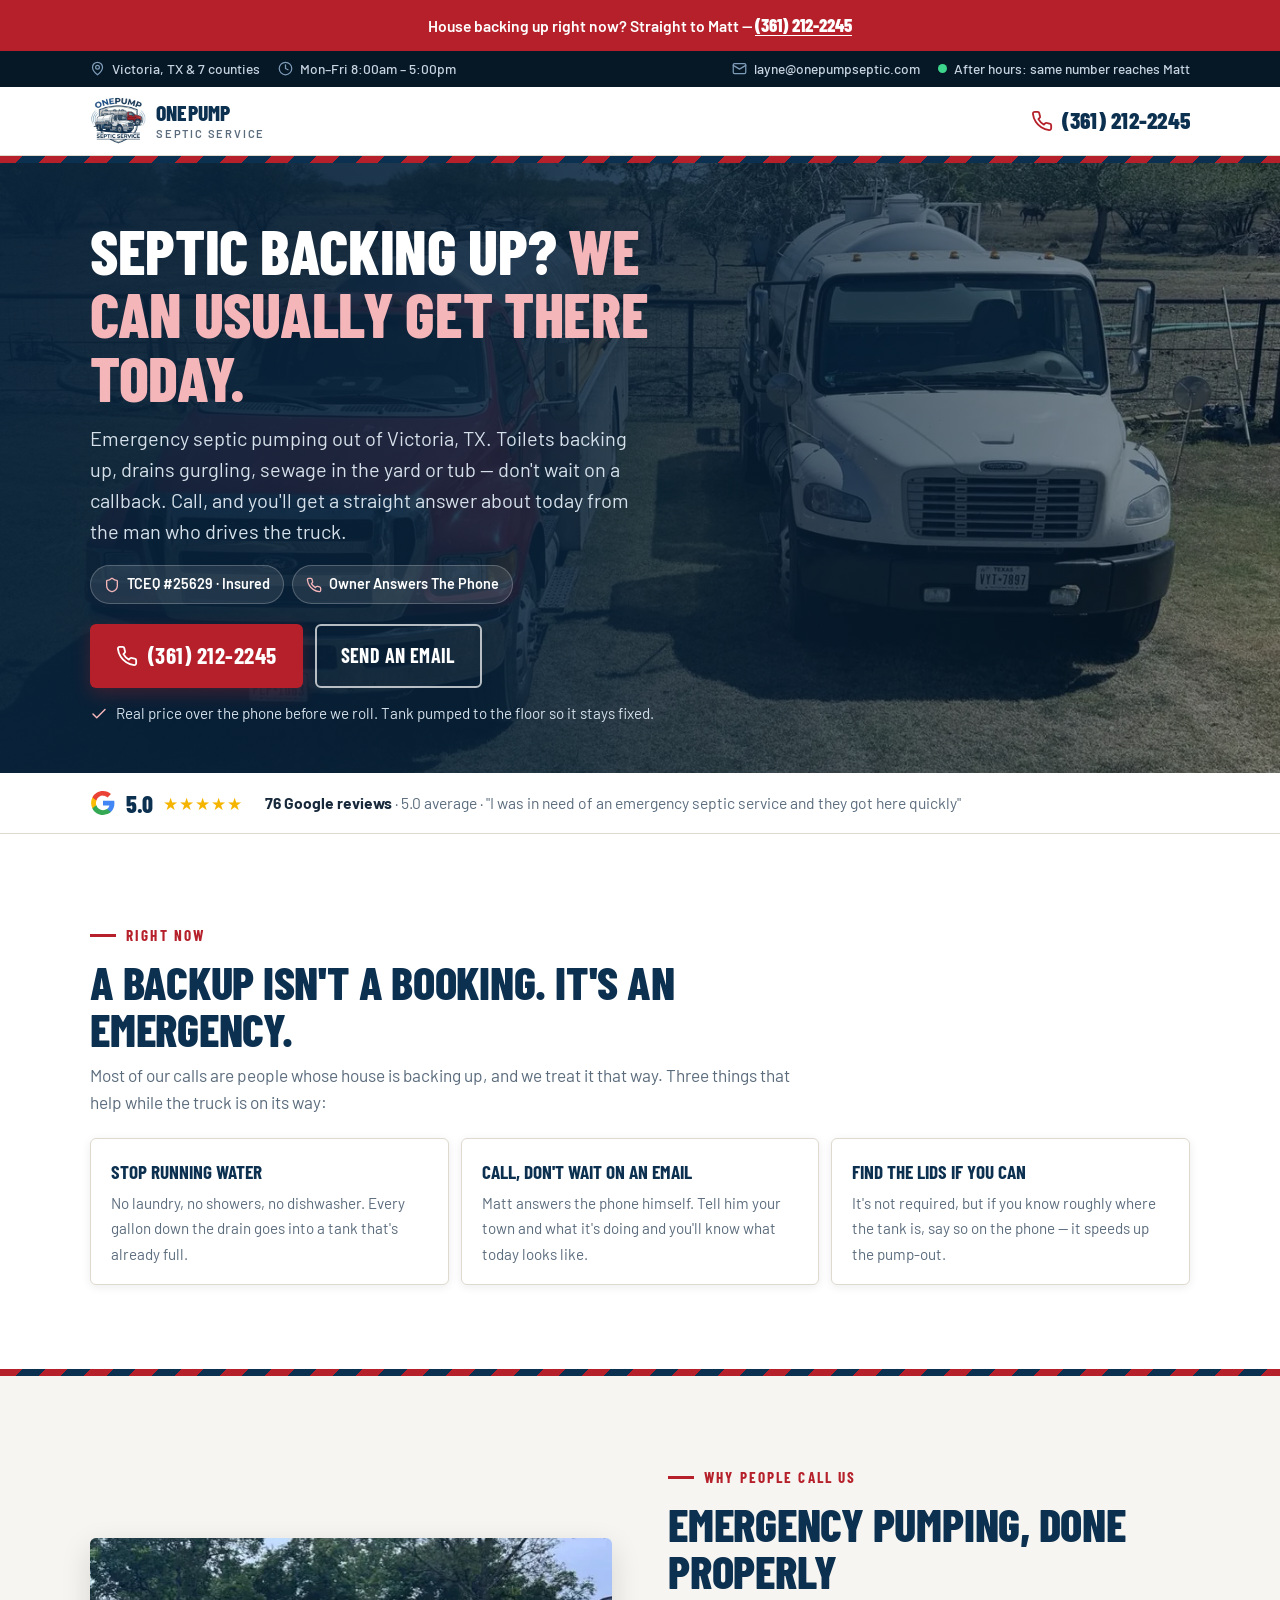
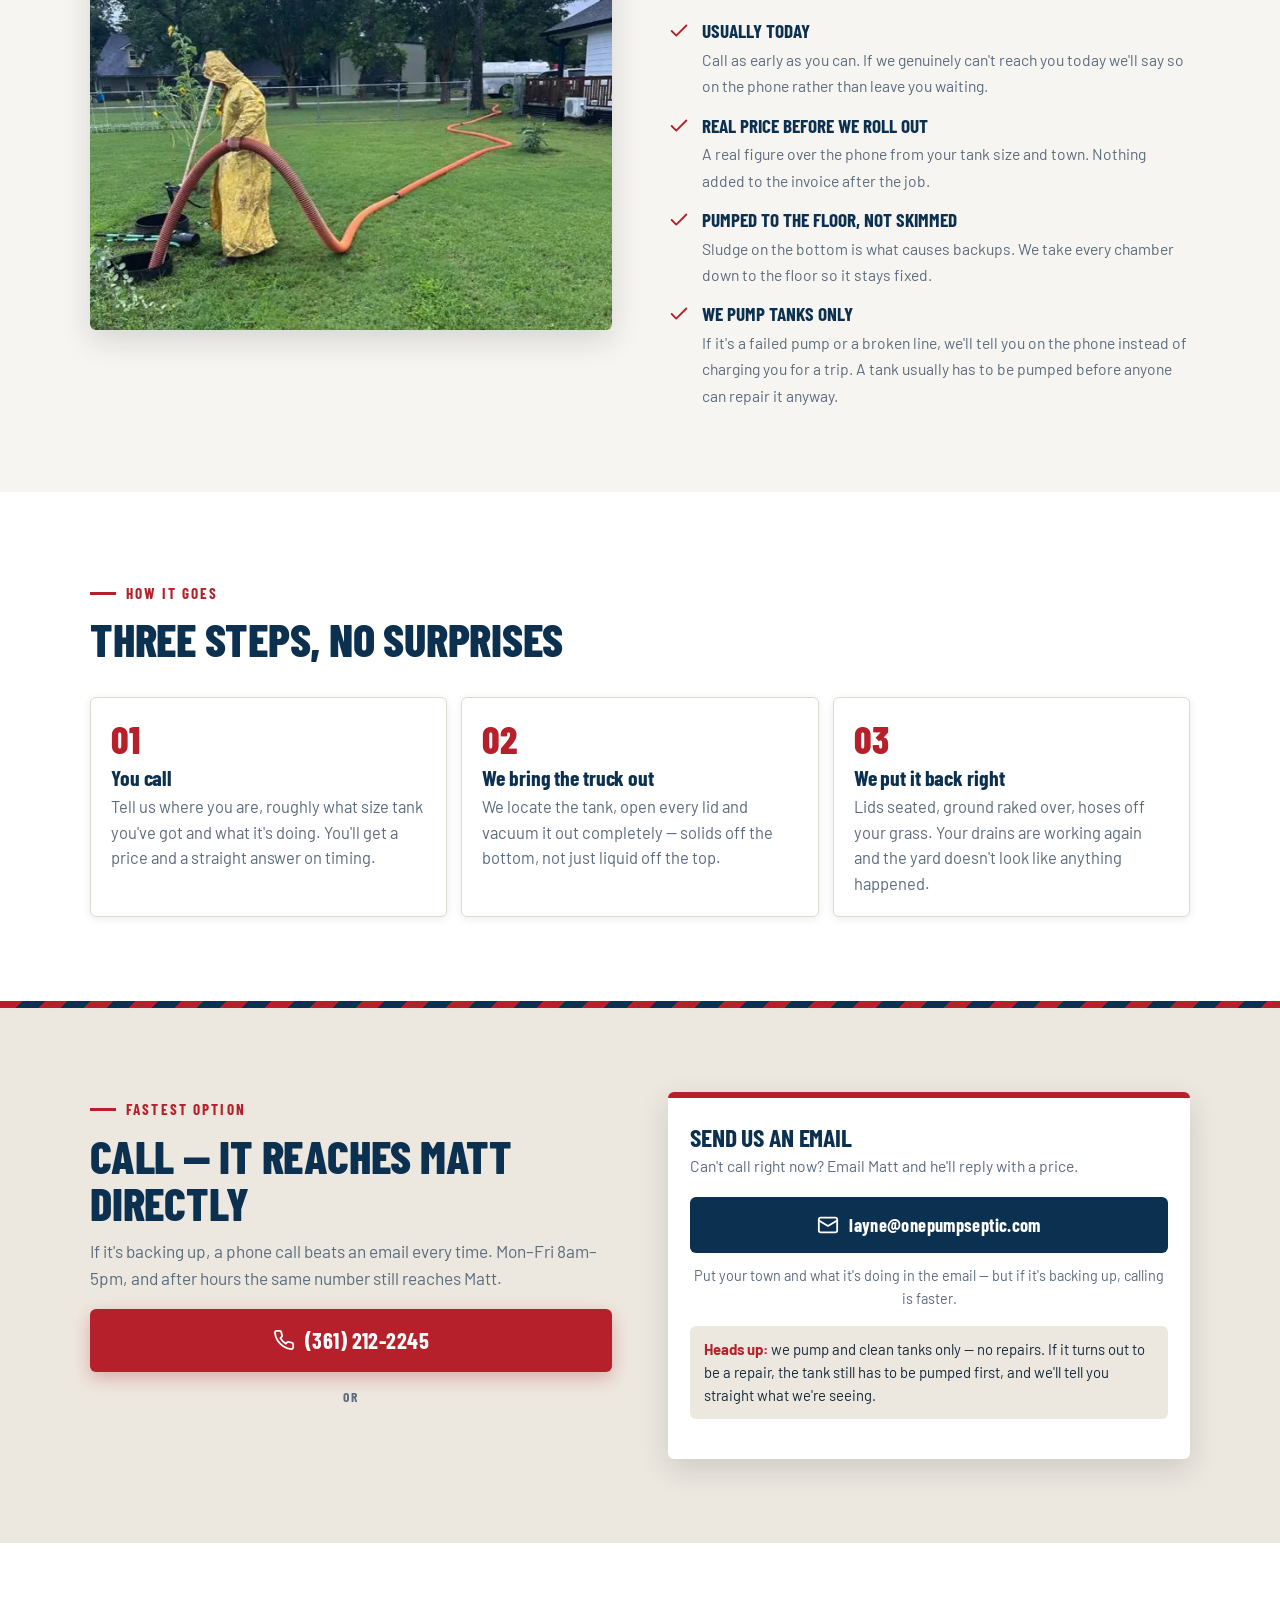
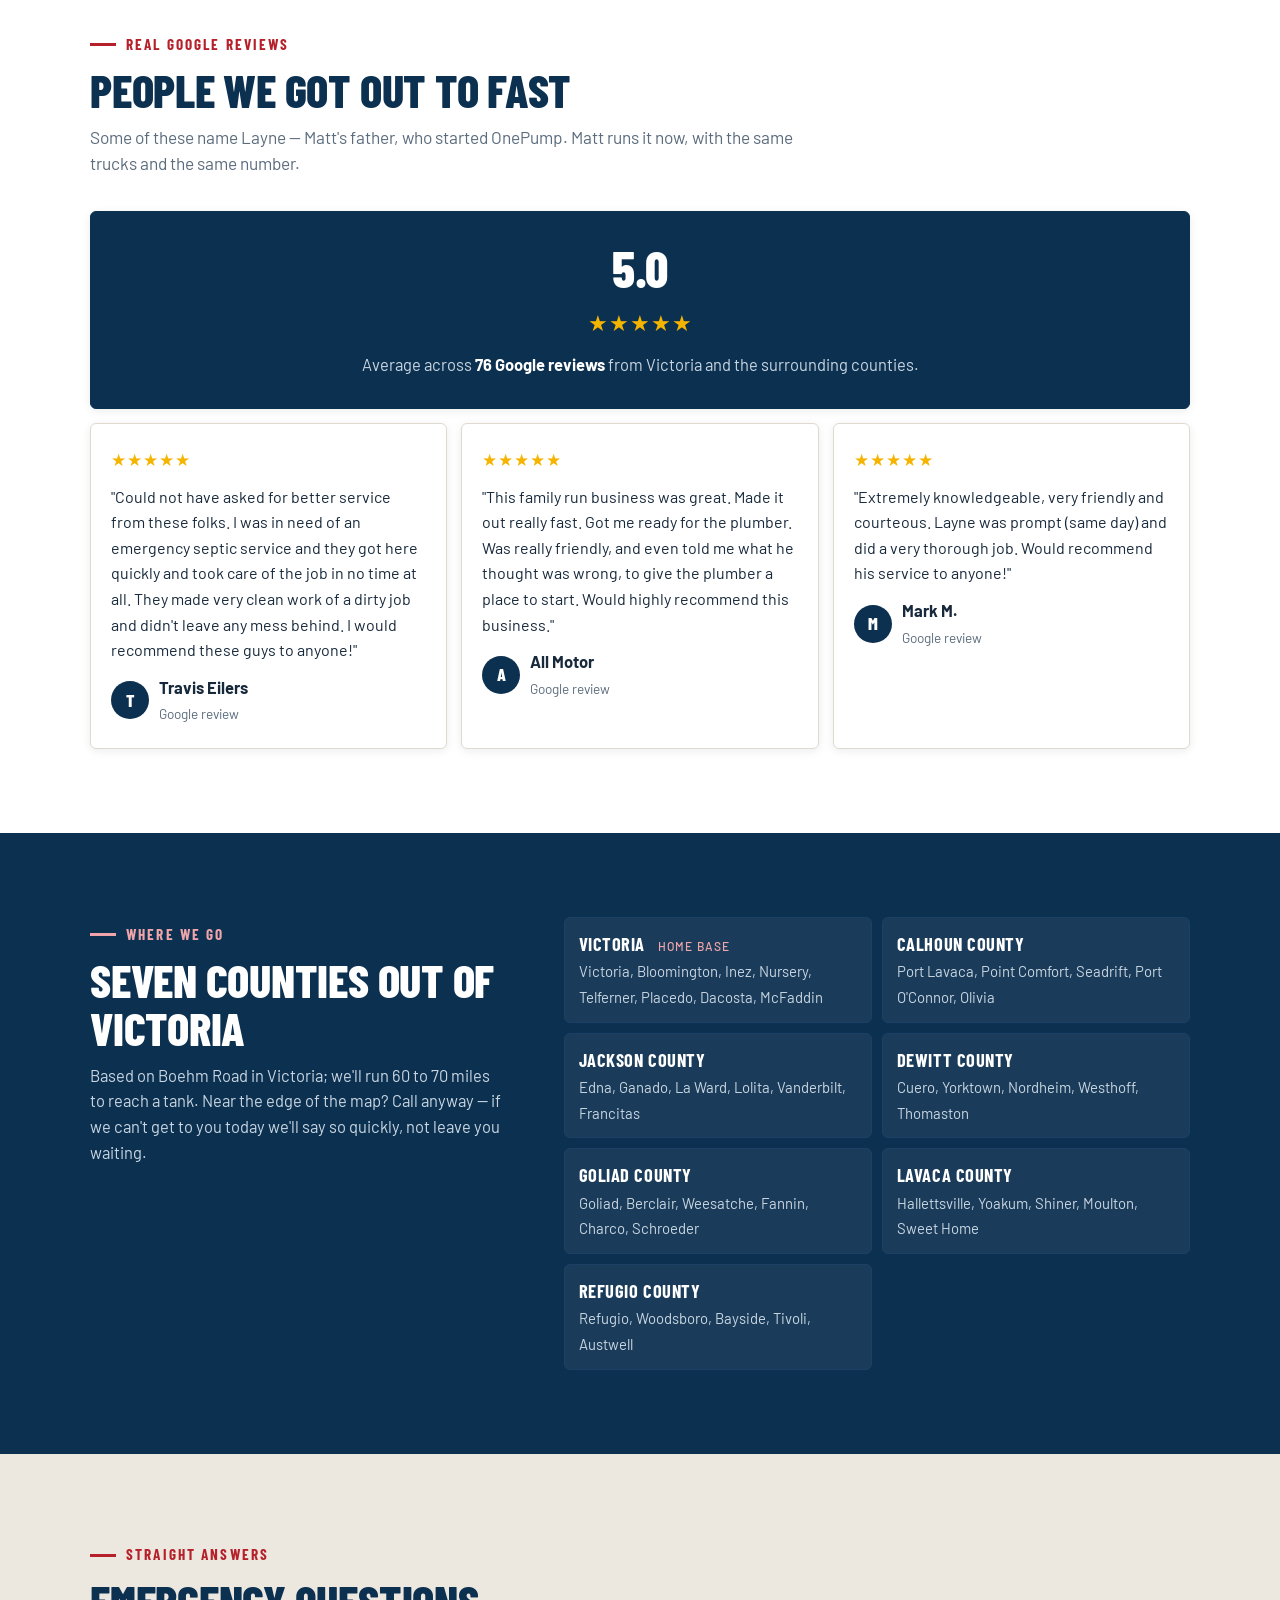
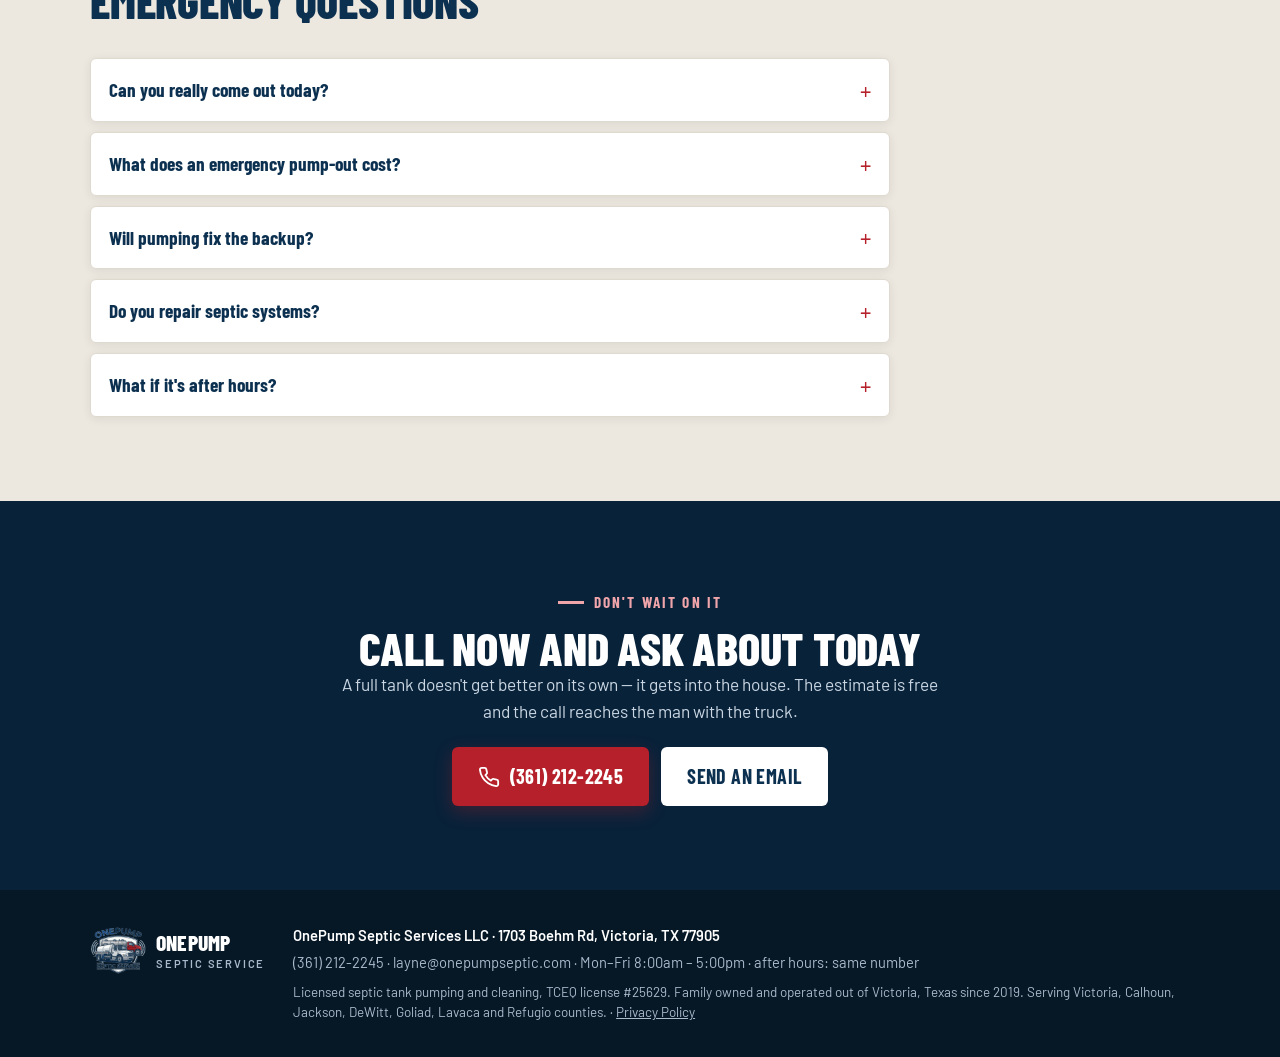
==== commit 367e133d: "Add 76-review count to Google strip and reviews banner Co-Authored-By: Claude Fable 5.1 <noreply@ant" ====
--- a/emergency.html
+++ b/emergency.html
@@ -114,7 +114,7 @@
       <b>5.0</b>
       <span class="stars">★★★★★</span>
     </div>
-    <p class="gbar-txt"><b>Rated 5.0 on Google</b> · "I was in need of an emergency septic service and they got here quickly"</p>
+    <p class="gbar-txt"><b>76 Google reviews</b> · 5.0 average · "I was in need of an emergency septic service and they got here quickly"</p>
   </div>
 </div>
 
@@ -213,7 +213,7 @@
       <article class="review review-banner reveal" data-i="0">
         <div class="big">5.0</div>
         <div class="stars">★★★★★</div>
-        <p>Rated <b>5.0 on Google</b> by customers across Victoria and the surrounding counties.</p>
+        <p>Average across <b>76 Google reviews</b> from Victoria and the surrounding counties.</p>
       </article>
       <article class="review reveal" data-i="1"><div class="stars">★★★★★</div><blockquote>"Could not have asked for better service from these folks. I was in need of an emergency septic service and they got here quickly and took care of the job in no time at all. They made very clean work of a dirty job and didn't leave any mess behind. I would recommend these guys to anyone!"</blockquote><footer><span class="av">T</span><span><span class="who">Travis Eilers</span><br><span class="src">Google review</span></span></footer></article>
       <article class="review reveal" data-i="2"><div class="stars">★★★★★</div><blockquote>"This family run business was great. Made it out really fast. Got me ready for the plumber. Was really friendly, and even told me what he thought was wrong, to give the plumber a place to start. Would highly recommend this business."</blockquote><footer><span class="av">A</span><span><span class="who">All Motor</span><br><span class="src">Google review</span></span></footer></article>
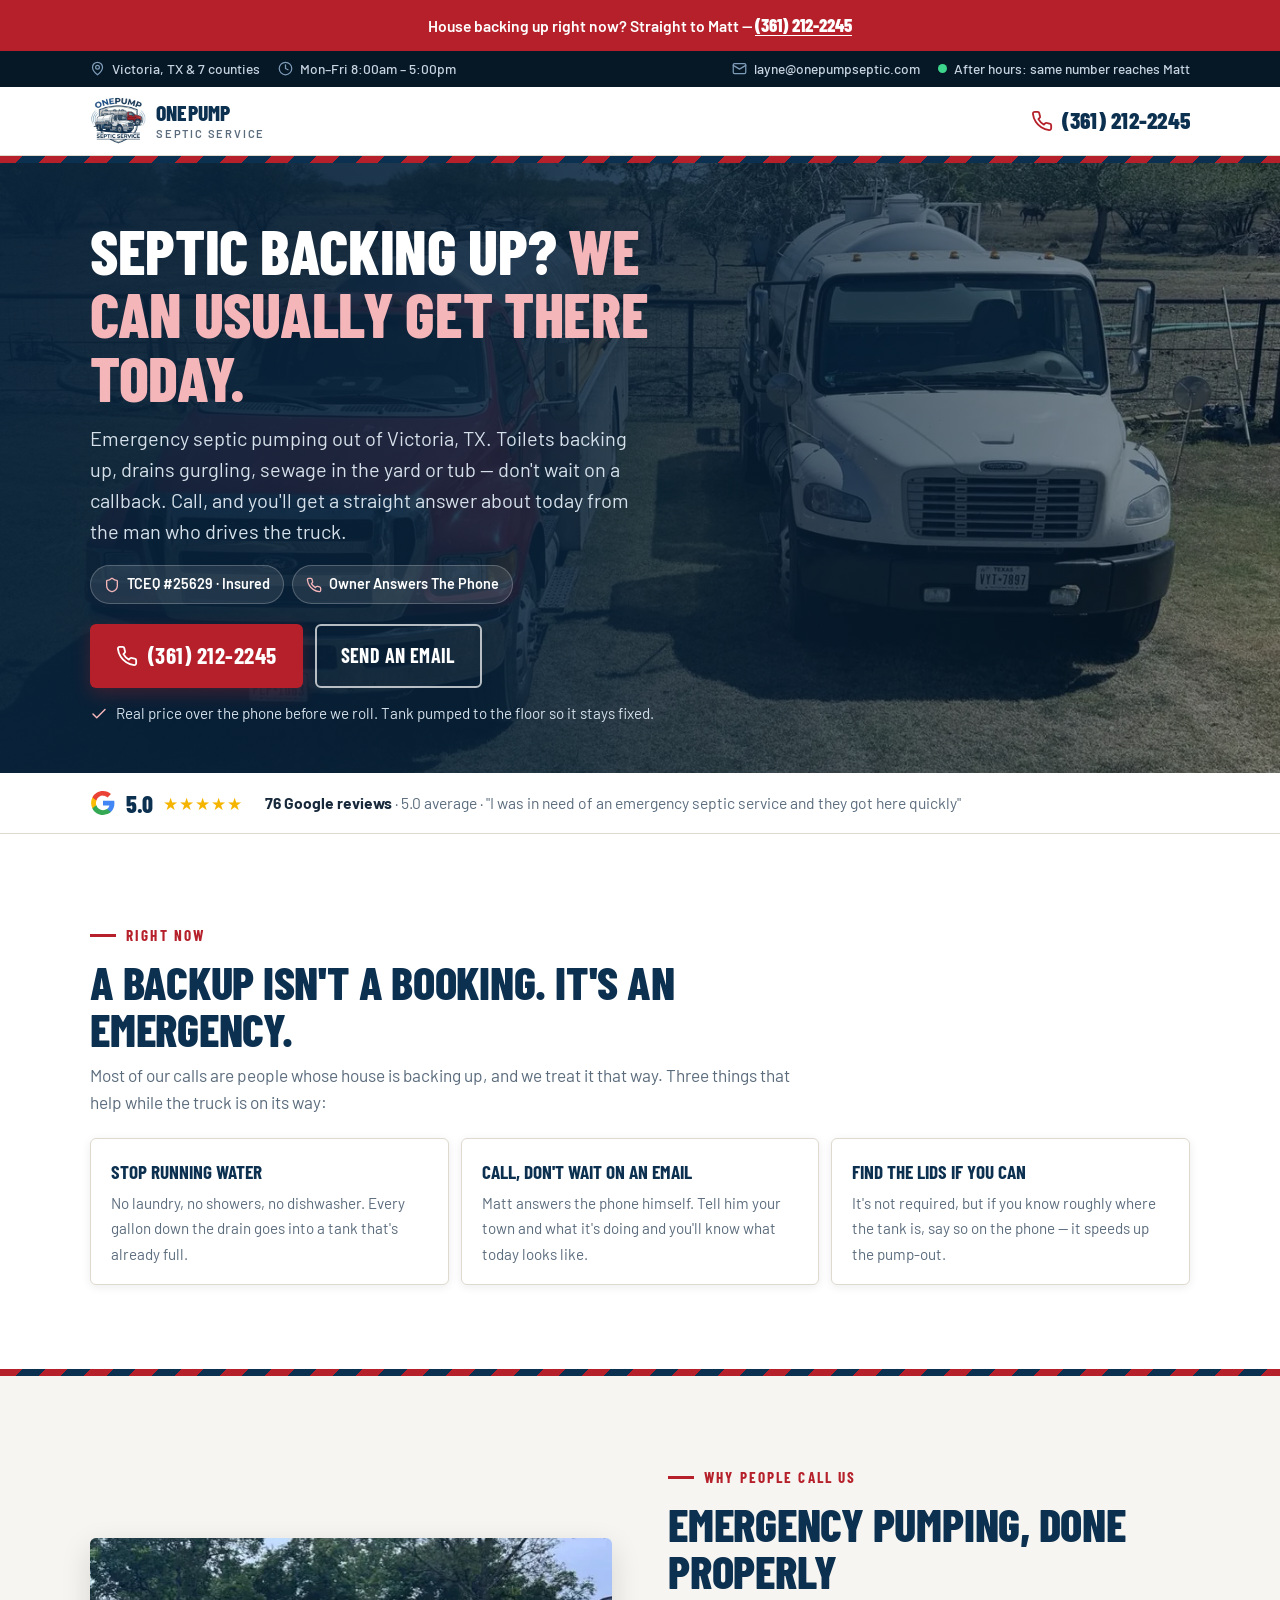
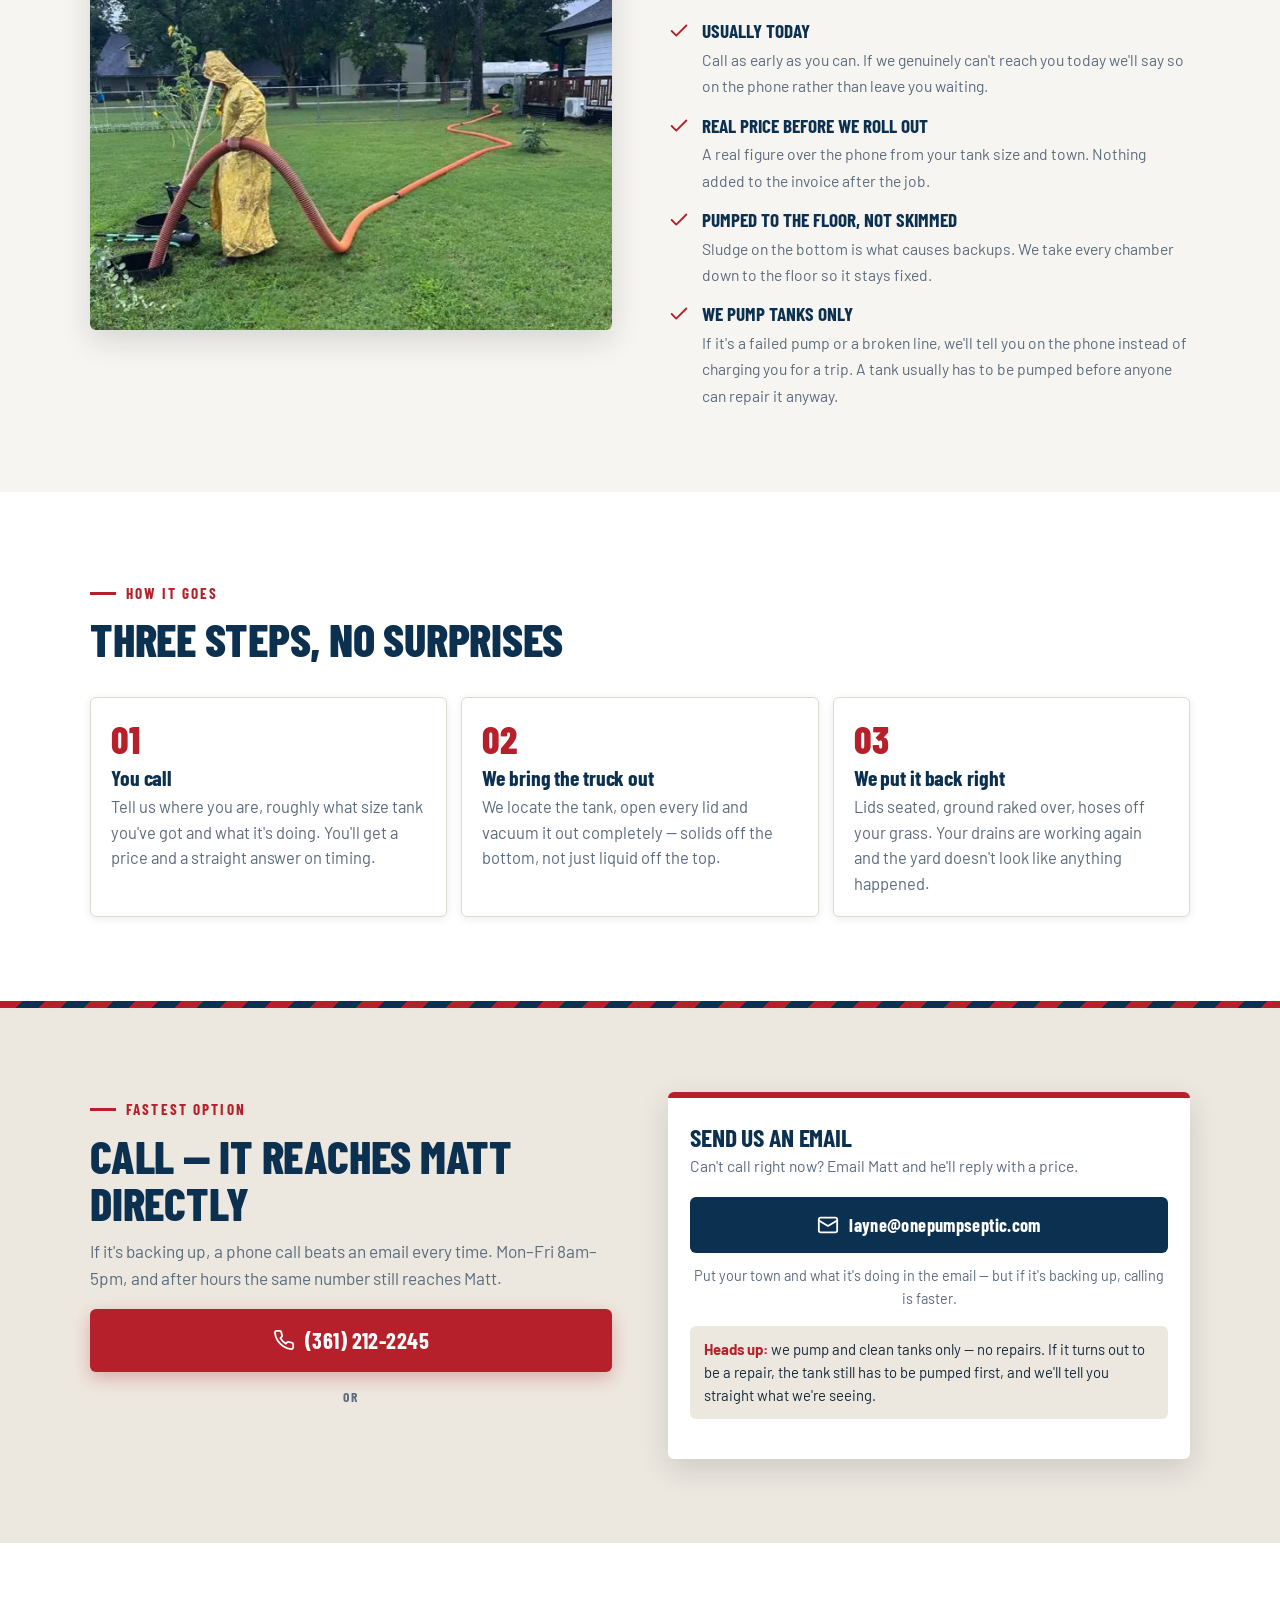
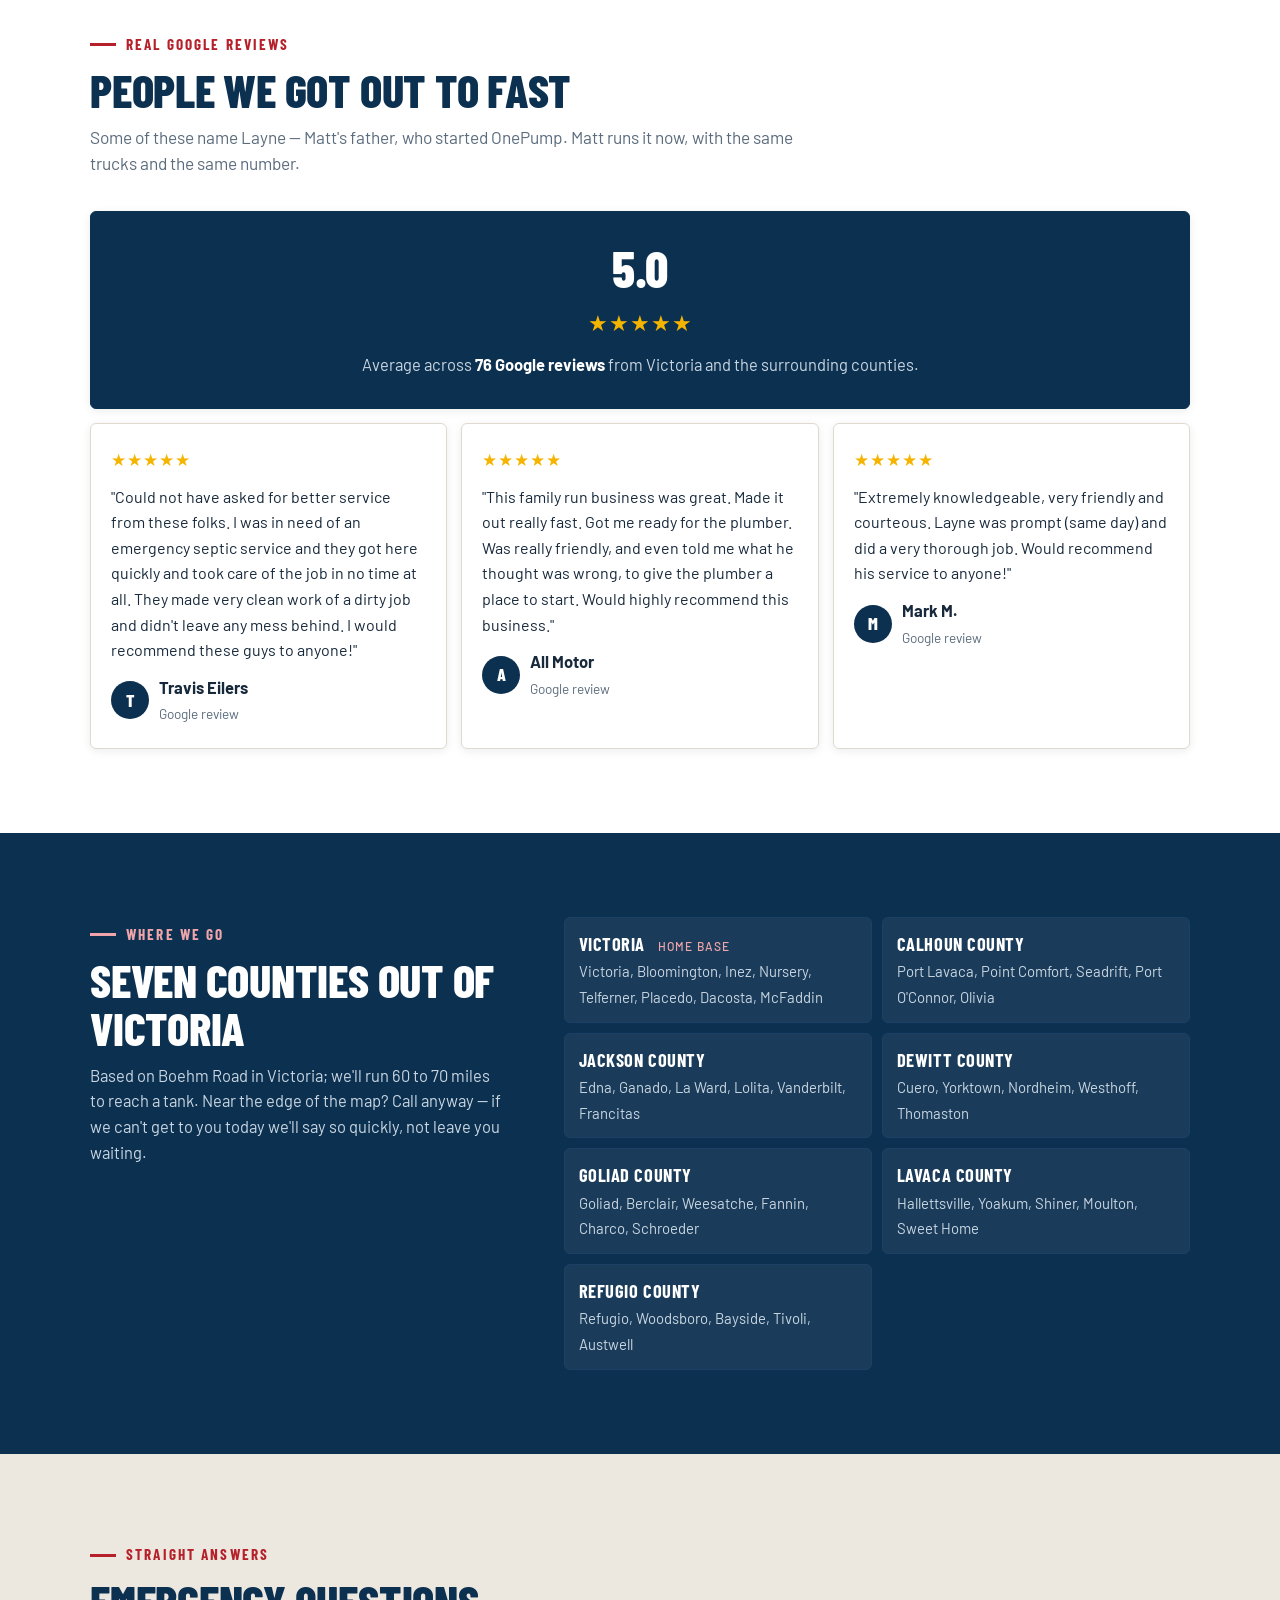
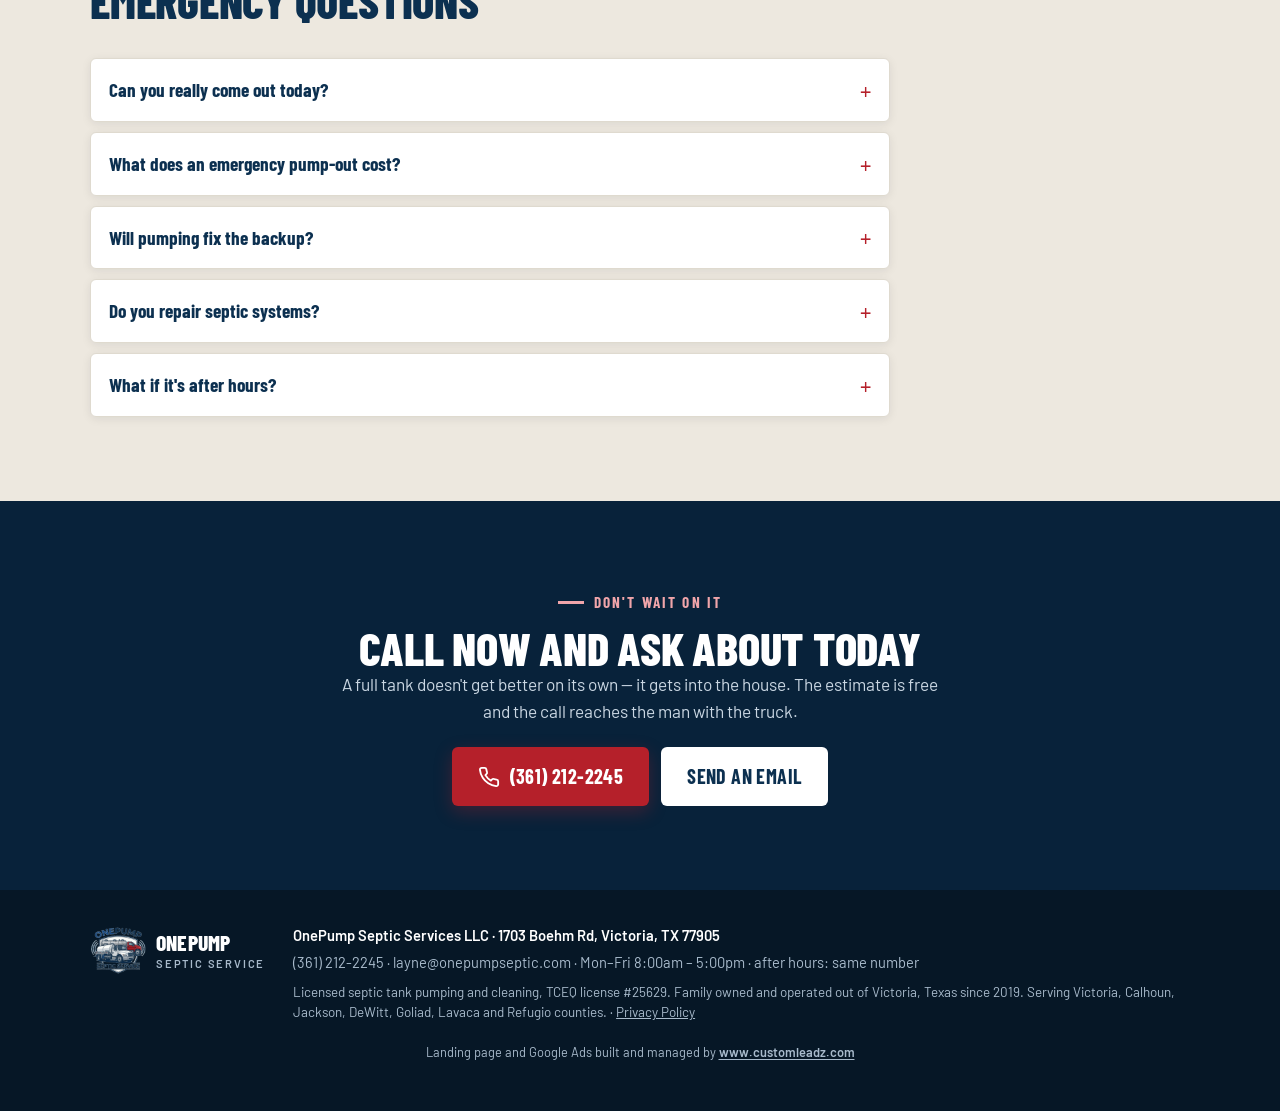
==== commit 695f49ed: "Footer: CustomLeadz credit line + privacy policy link/page Co-Authored-By: Claude Fable 5.1 <noreply" ====
--- a/emergency.html
+++ b/emergency.html
@@ -290,6 +290,8 @@
       <p class="fine">Licensed septic tank pumping and cleaning, TCEQ license #25629. Family owned and operated out of Victoria, Texas since 2019. Serving Victoria, Calhoun, Jackson, DeWitt, Goliad, Lavaca and Refugio counties. · <a class="pp" href="privacy">Privacy Policy</a></p>
     </div>
   </div>
+
+  <div class="cl-credit" style="text-align:center;font-size:.8rem;line-height:1.5;padding:16px 16px 18px;margin:0 auto">Landing page and Google Ads built and managed by <a href="https://www.customleadz.com" target="_blank" rel="noopener" style="color:inherit;font-weight:600;text-decoration:underline;text-underline-offset:2px">www.customleadz.com</a></div>
 </footer>
 
 <!-- ===================== STICKY MOBILE CALL BAR ===================== -->
